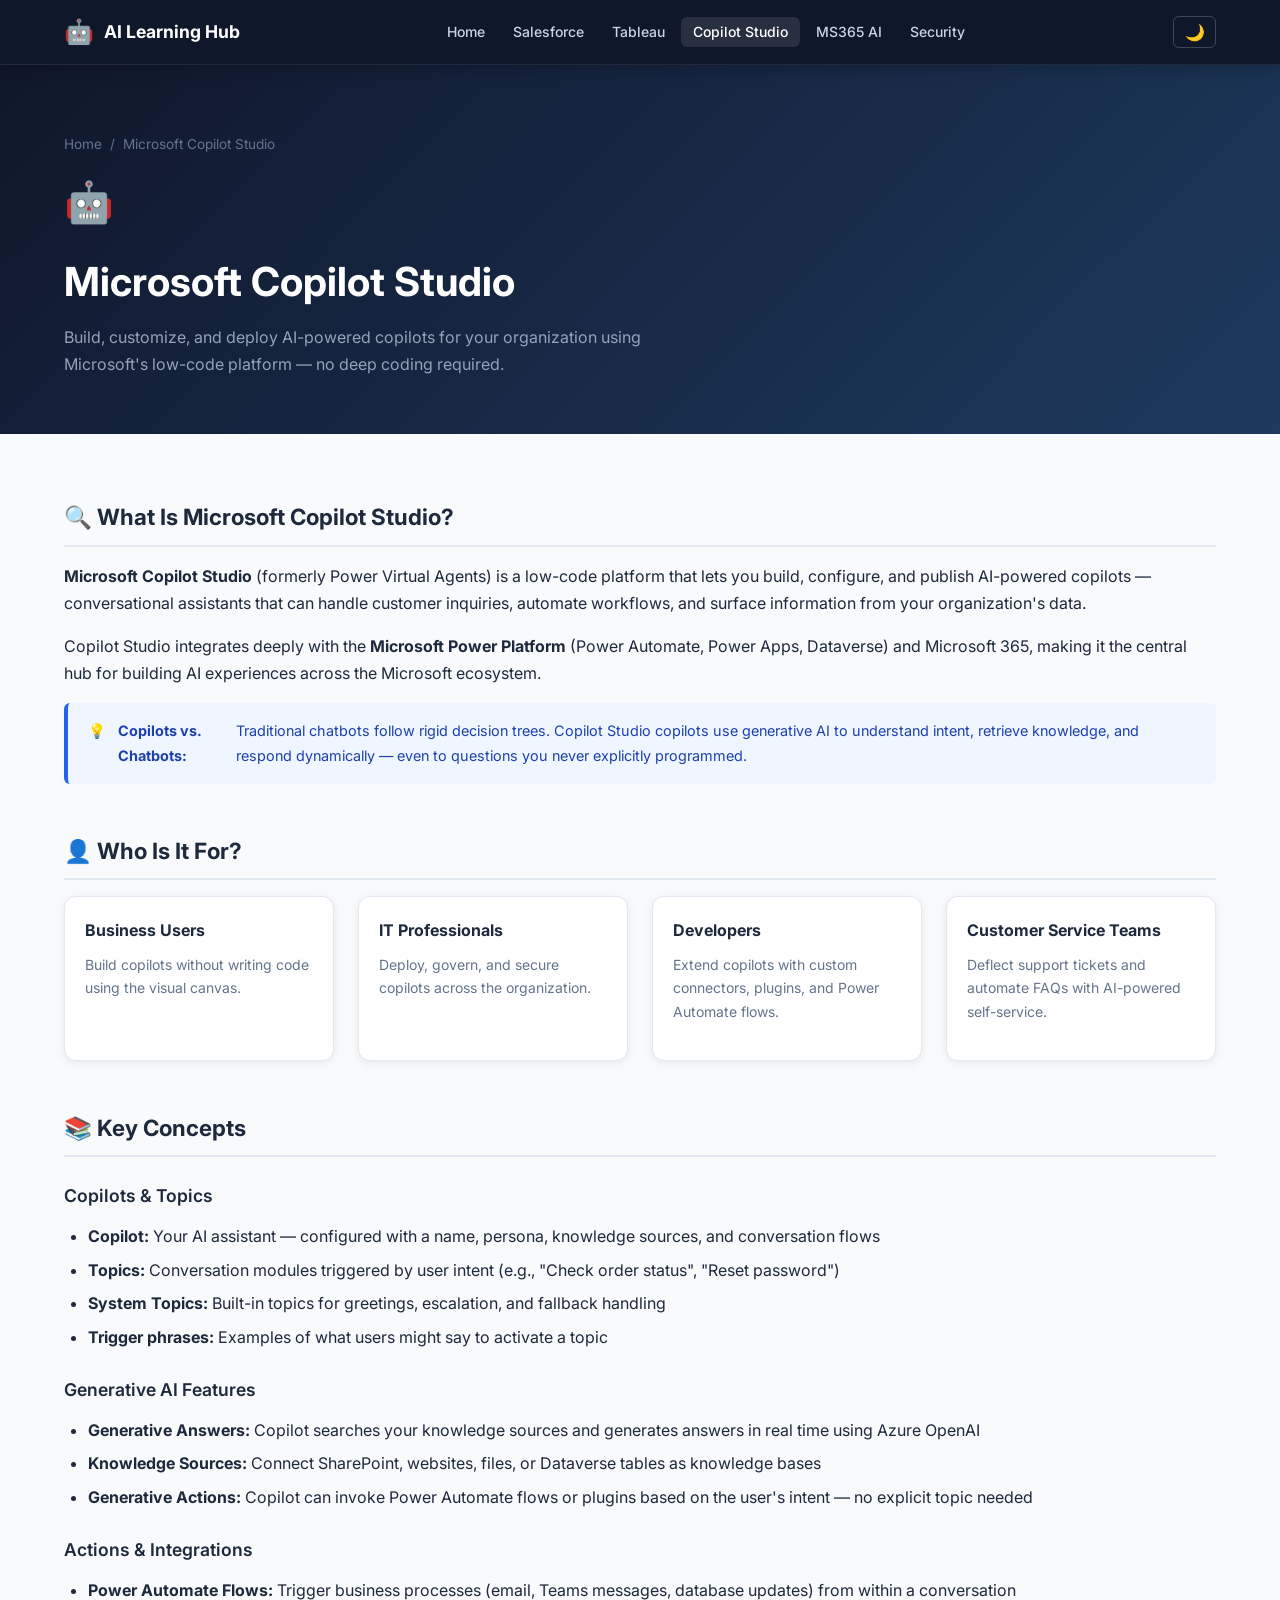
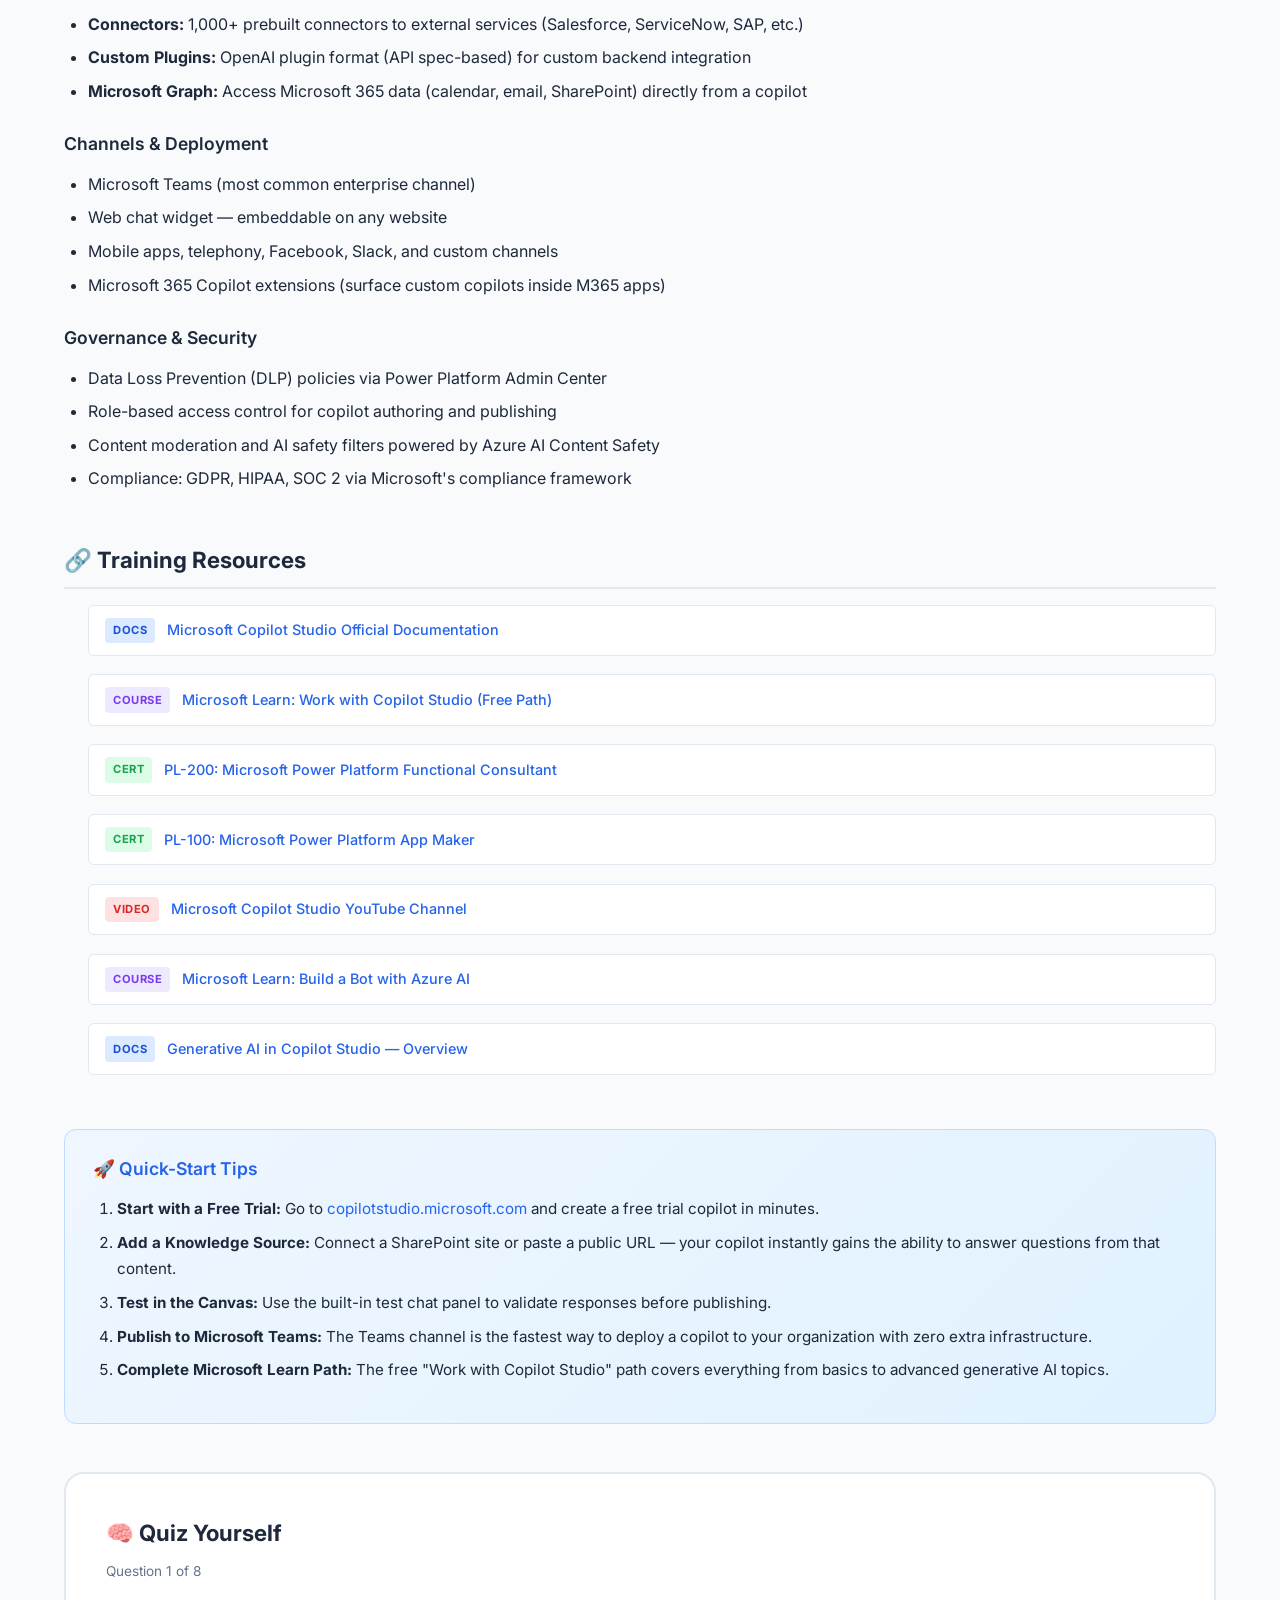
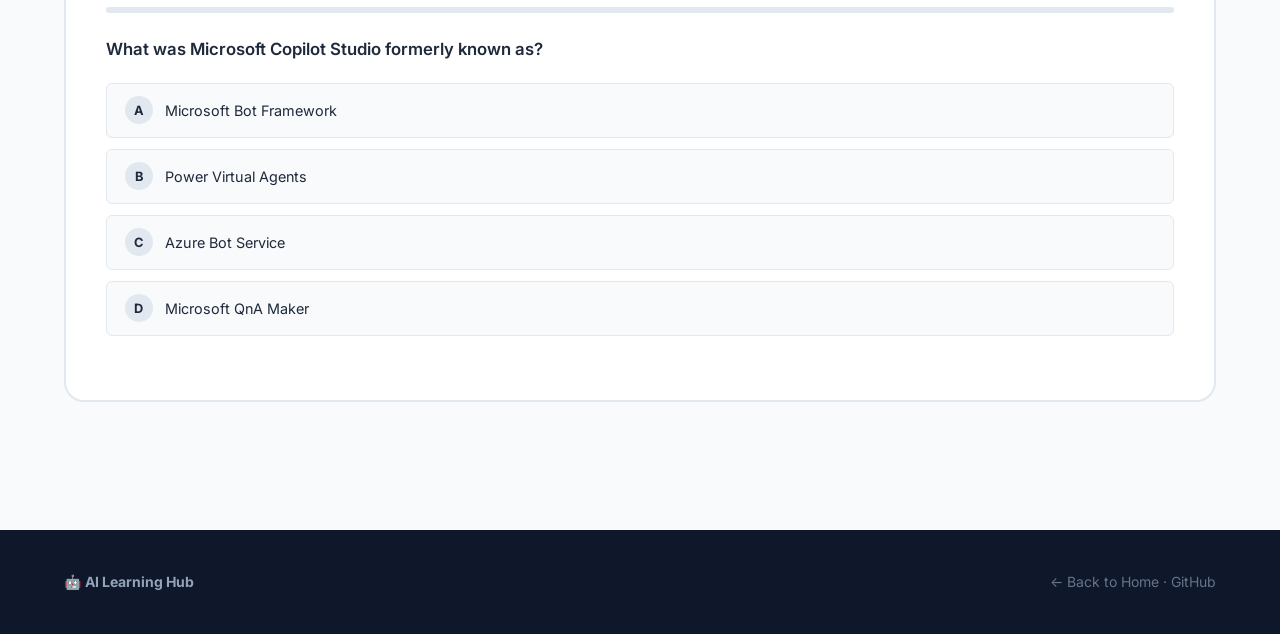
==== copilot/index.html @ e9ace45a "Add AI Tools Learning Hub website Professional static website covering Salesforce Agentforce, Tablea" ====
<!DOCTYPE html>
<html lang="en">
<head>
  <meta charset="UTF-8">
  <meta name="viewport" content="width=device-width, initial-scale=1.0">
  <title>Microsoft Copilot Studio — AI Learning Hub</title>
  <meta name="description" content="Learn Microsoft Copilot Studio: build AI copilots, chatbots, and automation with Microsoft's low-code platform.">
  <link rel="stylesheet" href="../styles/main.css">
  <link rel="icon" href="data:image/svg+xml,<svg xmlns='http://www.w3.org/2000/svg' viewBox='0 0 100 100'><text y='.9em' font-size='90'>🤖</text></svg>">
</head>
<body>

<!-- ── Navigation ── -->
<nav class="navbar">
  <div class="container">
    <div class="navbar__inner">
      <a class="navbar__brand" href="../index.html">
        <span class="navbar__brand-icon">🤖</span>
        AI Learning Hub
      </a>
      <ul class="navbar__links">
        <li><a href="../index.html">Home</a></li>
        <li><a href="../salesforce/index.html">Salesforce</a></li>
        <li><a href="../tableau/index.html">Tableau</a></li>
        <li><a href="../copilot/index.html" class="active">Copilot Studio</a></li>
        <li><a href="../ms365/index.html">MS365 AI</a></li>
        <li><a href="../security/index.html">Security</a></li>
      </ul>
      <div class="navbar__actions">
        <button class="btn-theme" id="theme-toggle" title="Toggle dark/light mode">🌙</button>
      </div>
    </div>
  </div>
</nav>

<!-- ── Page Hero ── -->
<section class="page-hero">
  <div class="container">
    <nav class="breadcrumb">
      <a href="../index.html">Home</a>
      <span>Microsoft Copilot Studio</span>
    </nav>
    <div class="page-hero__icon">🤖</div>
    <h1>Microsoft Copilot Studio</h1>
    <p>Build, customize, and deploy AI-powered copilots for your organization using Microsoft's low-code platform — no deep coding required.</p>
  </div>
</section>

<!-- ── Main Content ── -->
<main class="section">
  <div class="container">

    <!-- Overview -->
    <div class="content-block">
      <h2>🔍 What Is Microsoft Copilot Studio?</h2>
      <p>
        <strong>Microsoft Copilot Studio</strong> (formerly Power Virtual Agents) is a low-code platform that lets you build, configure, and publish AI-powered copilots — conversational assistants that can handle customer inquiries, automate workflows, and surface information from your organization's data.
      </p>
      <p>
        Copilot Studio integrates deeply with the <strong>Microsoft Power Platform</strong> (Power Automate, Power Apps, Dataverse) and Microsoft 365, making it the central hub for building AI experiences across the Microsoft ecosystem.
      </p>
      <div class="alert alert-info">
        💡 <strong>Copilots vs. Chatbots:</strong> Traditional chatbots follow rigid decision trees. Copilot Studio copilots use generative AI to understand intent, retrieve knowledge, and respond dynamically — even to questions you never explicitly programmed.
      </div>
    </div>

    <!-- Who it's for -->
    <div class="content-block">
      <h2>👤 Who Is It For?</h2>
      <div class="cards-grid" style="grid-template-columns: repeat(auto-fit, minmax(200px, 1fr));">
        <div class="card" style="padding: 1.25rem;">
          <strong>Business Users</strong>
          <p class="text-muted mt-1" style="font-size:0.875rem;">Build copilots without writing code using the visual canvas.</p>
        </div>
        <div class="card" style="padding: 1.25rem;">
          <strong>IT Professionals</strong>
          <p class="text-muted mt-1" style="font-size:0.875rem;">Deploy, govern, and secure copilots across the organization.</p>
        </div>
        <div class="card" style="padding: 1.25rem;">
          <strong>Developers</strong>
          <p class="text-muted mt-1" style="font-size:0.875rem;">Extend copilots with custom connectors, plugins, and Power Automate flows.</p>
        </div>
        <div class="card" style="padding: 1.25rem;">
          <strong>Customer Service Teams</strong>
          <p class="text-muted mt-1" style="font-size:0.875rem;">Deflect support tickets and automate FAQs with AI-powered self-service.</p>
        </div>
      </div>
    </div>

    <!-- Key Concepts -->
    <div class="content-block">
      <h2>📚 Key Concepts</h2>

      <h3>Copilots & Topics</h3>
      <ul>
        <li><strong>Copilot:</strong> Your AI assistant — configured with a name, persona, knowledge sources, and conversation flows</li>
        <li><strong>Topics:</strong> Conversation modules triggered by user intent (e.g., "Check order status", "Reset password")</li>
        <li><strong>System Topics:</strong> Built-in topics for greetings, escalation, and fallback handling</li>
        <li><strong>Trigger phrases:</strong> Examples of what users might say to activate a topic</li>
      </ul>

      <h3>Generative AI Features</h3>
      <ul>
        <li><strong>Generative Answers:</strong> Copilot searches your knowledge sources and generates answers in real time using Azure OpenAI</li>
        <li><strong>Knowledge Sources:</strong> Connect SharePoint, websites, files, or Dataverse tables as knowledge bases</li>
        <li><strong>Generative Actions:</strong> Copilot can invoke Power Automate flows or plugins based on the user's intent — no explicit topic needed</li>
      </ul>

      <h3>Actions & Integrations</h3>
      <ul>
        <li><strong>Power Automate Flows:</strong> Trigger business processes (email, Teams messages, database updates) from within a conversation</li>
        <li><strong>Connectors:</strong> 1,000+ prebuilt connectors to external services (Salesforce, ServiceNow, SAP, etc.)</li>
        <li><strong>Custom Plugins:</strong> OpenAI plugin format (API spec-based) for custom backend integration</li>
        <li><strong>Microsoft Graph:</strong> Access Microsoft 365 data (calendar, email, SharePoint) directly from a copilot</li>
      </ul>

      <h3>Channels & Deployment</h3>
      <ul>
        <li>Microsoft Teams (most common enterprise channel)</li>
        <li>Web chat widget — embeddable on any website</li>
        <li>Mobile apps, telephony, Facebook, Slack, and custom channels</li>
        <li>Microsoft 365 Copilot extensions (surface custom copilots inside M365 apps)</li>
      </ul>

      <h3>Governance & Security</h3>
      <ul>
        <li>Data Loss Prevention (DLP) policies via Power Platform Admin Center</li>
        <li>Role-based access control for copilot authoring and publishing</li>
        <li>Content moderation and AI safety filters powered by Azure AI Content Safety</li>
        <li>Compliance: GDPR, HIPAA, SOC 2 via Microsoft's compliance framework</li>
      </ul>
    </div>

    <!-- Resources -->
    <div class="content-block">
      <h2>🔗 Training Resources</h2>
      <ul class="resource-list">
        <li>
          <span class="res-type res-doc">Docs</span>
          <a href="https://learn.microsoft.com/en-us/microsoft-copilot-studio/" target="_blank" rel="noopener">Microsoft Copilot Studio Official Documentation</a>
        </li>
        <li>
          <span class="res-type res-course">Course</span>
          <a href="https://learn.microsoft.com/en-us/training/paths/work-with-microsoft-copilot-studio/" target="_blank" rel="noopener">Microsoft Learn: Work with Copilot Studio (Free Path)</a>
        </li>
        <li>
          <span class="res-type res-cert">Cert</span>
          <a href="https://learn.microsoft.com/en-us/credentials/certifications/power-virtual-agents-functional-consultant-associate/" target="_blank" rel="noopener">PL-200: Microsoft Power Platform Functional Consultant</a>
        </li>
        <li>
          <span class="res-type res-cert">Cert</span>
          <a href="https://learn.microsoft.com/en-us/credentials/certifications/exams/pl-100/" target="_blank" rel="noopener">PL-100: Microsoft Power Platform App Maker</a>
        </li>
        <li>
          <span class="res-type res-vid">Video</span>
          <a href="https://www.youtube.com/@MicrosoftCopilotStudio" target="_blank" rel="noopener">Microsoft Copilot Studio YouTube Channel</a>
        </li>
        <li>
          <span class="res-type res-course">Course</span>
          <a href="https://learn.microsoft.com/en-us/training/modules/build-faq-chatbot-qna-maker-azure-bot-service/" target="_blank" rel="noopener">Microsoft Learn: Build a Bot with Azure AI</a>
        </li>
        <li>
          <span class="res-type res-doc">Docs</span>
          <a href="https://learn.microsoft.com/en-us/microsoft-copilot-studio/generative-ai-overview" target="_blank" rel="noopener">Generative AI in Copilot Studio — Overview</a>
        </li>
      </ul>
    </div>

    <!-- Quick Start Tips -->
    <div class="tips-box content-block">
      <h3>🚀 Quick-Start Tips</h3>
      <ol>
        <li><strong>Start with a Free Trial:</strong> Go to <a href="https://copilotstudio.microsoft.com" target="_blank" rel="noopener">copilotstudio.microsoft.com</a> and create a free trial copilot in minutes.</li>
        <li><strong>Add a Knowledge Source:</strong> Connect a SharePoint site or paste a public URL — your copilot instantly gains the ability to answer questions from that content.</li>
        <li><strong>Test in the Canvas:</strong> Use the built-in test chat panel to validate responses before publishing.</li>
        <li><strong>Publish to Microsoft Teams:</strong> The Teams channel is the fastest way to deploy a copilot to your organization with zero extra infrastructure.</li>
        <li><strong>Complete Microsoft Learn Path:</strong> The free "Work with Copilot Studio" path covers everything from basics to advanced generative AI topics.</li>
      </ol>
    </div>

    <!-- Quiz -->
    <div class="quiz-section" id="quiz-container"></div>

  </div>
</main>

<!-- ── Footer ── -->
<footer class="footer">
  <div class="container">
    <div class="footer__inner">
      <span>🤖 <strong style="color:#94a3b8">AI Learning Hub</strong></span>
      <span><a href="../index.html">← Back to Home</a> · <a href="https://github.com/williamjblodgett/Test" target="_blank" rel="noopener">GitHub</a></span>
    </div>
  </div>
</footer>

<script src="../scripts/main.js"></script>
<script src="../scripts/quiz.js"></script>
<script>
  new Quiz({
    containerId: 'quiz-container',
    topic: 'Microsoft Copilot Studio',
    questions: [
      {
        question: 'What was Microsoft Copilot Studio formerly known as?',
        options: [
          'Microsoft Bot Framework',
          'Power Virtual Agents',
          'Azure Bot Service',
          'Microsoft QnA Maker'
        ],
        correct: 1,
        topic: 'Platform History',
        explanation: 'Microsoft Copilot Studio is the evolution of Power Virtual Agents, rebranded and enhanced with generative AI capabilities.'
      },
      {
        question: 'What is a "Topic" in Microsoft Copilot Studio?',
        options: [
          'A helpdesk ticket category',
          'A conversation module triggered when a user expresses a specific intent',
          'A type of Power Automate flow',
          'A SharePoint document library'
        ],
        correct: 1,
        topic: 'Topics',
        explanation: 'Topics are modular conversation flows that activate when Copilot Studio detects a matching user intent from trigger phrases or generative AI matching.'
      },
      {
        question: 'What feature allows a Copilot Studio copilot to answer questions from a SharePoint site without explicit topic programming?',
        options: [
          'Power BI integration',
          'Generative Answers with Knowledge Sources',
          'Azure Logic Apps',
          'Dataverse triggers'
        ],
        correct: 1,
        topic: 'Generative AI Features',
        explanation: 'Generative Answers connects your copilot to knowledge sources (SharePoint, websites, files) and uses Azure OpenAI to generate accurate, grounded answers on demand.'
      },
      {
        question: 'Which governance tool controls what external connectors a copilot can access in an organization?',
        options: [
          'Azure Policy',
          'Microsoft Purview',
          'Data Loss Prevention (DLP) Policies',
          'Intune Device Management'
        ],
        correct: 2,
        topic: 'Governance & Security',
        explanation: 'DLP policies in the Power Platform Admin Center control which connectors and data sources copilots can access, preventing unauthorized data leakage.'
      },
      {
        question: 'Which Microsoft 365 application is the most common deployment channel for enterprise Copilot Studio copilots?',
        options: [
          'Outlook',
          'SharePoint',
          'Microsoft Teams',
          'OneDrive'
        ],
        correct: 2,
        topic: 'Deployment Channels',
        explanation: 'Microsoft Teams is the primary enterprise deployment channel, allowing copilots to be accessed directly within the collaboration tool most employees already use daily.'
      },
      {
        question: 'What is a "Generative Action" in Copilot Studio?',
        options: [
          'An automated email sent after each conversation',
          'An action that Copilot Studio automatically identifies and invokes based on user intent, without requiring an explicit topic',
          'A custom Apex action imported from Salesforce',
          'A Power BI report refresh triggered by the copilot'
        ],
        correct: 1,
        topic: 'Generative Actions',
        explanation: 'Generative Actions allow the AI to automatically identify the right Power Automate flow or plugin to invoke based on the user\'s natural language request.'
      },
      {
        question: 'Which compliance standards does Microsoft Copilot Studio support through its Azure infrastructure?',
        options: [
          'OSHA and ISO 9001 only',
          'GDPR, HIPAA, and SOC 2',
          'FERPA and PCI-DSS only',
          'None — compliance must be handled externally'
        ],
        correct: 1,
        topic: 'Compliance',
        explanation: 'Microsoft Copilot Studio inherits Azure\'s comprehensive compliance certifications including GDPR, HIPAA, SOC 2, and many others via Microsoft\'s Compliance Manager.'
      },
      {
        question: 'What is the maximum number of prebuilt connectors available in Power Platform for use with Copilot Studio?',
        options: [
          'Around 50',
          'Around 200',
          'Over 1,000',
          'Exactly 500'
        ],
        correct: 2,
        topic: 'Connectors & Integrations',
        explanation: 'The Microsoft Power Platform ecosystem offers 1,000+ prebuilt connectors to third-party services including Salesforce, ServiceNow, SAP, and many more.'
      }
    ]
  });
</script>
</body>
</html>
---- styles/main.css ----
/* ============================================================
   AI Tools Learning Hub — Global Styles
   ============================================================ */

@import url('https://fonts.googleapis.com/css2?family=Inter:wght@300;400;500;600;700&display=swap');

/* ── Variables ── */
:root {
  --font-main: 'Inter', system-ui, sans-serif;

  --color-bg: #f8fafc;
  --color-bg-card: #ffffff;
  --color-bg-nav: #0f172a;
  --color-bg-hero: linear-gradient(135deg, #0f172a 0%, #1e3a5f 100%);

  --color-primary: #2563eb;
  --color-primary-hover: #1d4ed8;
  --color-accent: #06b6d4;
  --color-success: #10b981;
  --color-danger: #ef4444;
  --color-warning: #f59e0b;

  --color-text: #1e293b;
  --color-text-muted: #64748b;
  --color-text-light: #94a3b8;
  --color-text-on-dark: #f1f5f9;

  --color-border: #e2e8f0;
  --color-shadow: rgba(0, 0, 0, 0.08);

  --radius-sm: 6px;
  --radius-md: 12px;
  --radius-lg: 20px;

  --transition: 0.2s ease;
  --max-width: 1200px;
}

[data-theme="dark"] {
  --color-bg: #0f172a;
  --color-bg-card: #1e293b;
  --color-bg-nav: #020617;
  --color-text: #e2e8f0;
  --color-text-muted: #94a3b8;
  --color-text-light: #64748b;
  --color-border: #334155;
  --color-shadow: rgba(0, 0, 0, 0.3);
}

/* ── Reset ── */
*, *::before, *::after { box-sizing: border-box; margin: 0; padding: 0; }

html { scroll-behavior: smooth; }

body {
  font-family: var(--font-main);
  background: var(--color-bg);
  color: var(--color-text);
  line-height: 1.7;
  transition: background var(--transition), color var(--transition);
}

img { max-width: 100%; display: block; }
a { color: var(--color-primary); text-decoration: none; }
a:hover { color: var(--color-primary-hover); text-decoration: underline; }

/* ── Layout Utilities ── */
.container { max-width: var(--max-width); margin: 0 auto; padding: 0 1.5rem; }
.section { padding: 4rem 0; }
.section--sm { padding: 2rem 0; }

.text-center { text-align: center; }
.text-muted { color: var(--color-text-muted); }
.mt-1 { margin-top: 0.5rem; }
.mt-2 { margin-top: 1rem; }
.mt-3 { margin-top: 1.5rem; }
.mt-4 { margin-top: 2rem; }

/* ── Navigation ── */
.navbar {
  position: sticky;
  top: 0;
  z-index: 1000;
  background: var(--color-bg-nav);
  border-bottom: 1px solid rgba(255,255,255,0.08);
  box-shadow: 0 2px 16px rgba(0,0,0,0.25);
}

.navbar__inner {
  display: flex;
  align-items: center;
  justify-content: space-between;
  height: 64px;
  gap: 1rem;
}

.navbar__brand {
  display: flex;
  align-items: center;
  gap: 0.6rem;
  color: #fff;
  font-weight: 700;
  font-size: 1.1rem;
  text-decoration: none;
  white-space: nowrap;
}

.navbar__brand:hover { color: var(--color-accent); text-decoration: none; }

.navbar__brand-icon { font-size: 1.5rem; }

.navbar__links {
  display: flex;
  align-items: center;
  gap: 0.25rem;
  list-style: none;
}

.navbar__links a {
  color: #cbd5e1;
  font-size: 0.875rem;
  font-weight: 500;
  padding: 0.4rem 0.75rem;
  border-radius: var(--radius-sm);
  transition: background var(--transition), color var(--transition);
  text-decoration: none;
}

.navbar__links a:hover,
.navbar__links a.active {
  background: rgba(255,255,255,0.1);
  color: #fff;
}

.navbar__actions {
  display: flex;
  align-items: center;
  gap: 0.5rem;
}

.btn-theme {
  background: none;
  border: 1px solid rgba(255,255,255,0.2);
  color: #cbd5e1;
  border-radius: var(--radius-sm);
  padding: 0.35rem 0.65rem;
  font-size: 1rem;
  cursor: pointer;
  transition: background var(--transition), color var(--transition);
}

.btn-theme:hover { background: rgba(255,255,255,0.1); color: #fff; }

/* ── Breadcrumb ── */
.breadcrumb {
  padding: 0.75rem 0;
  font-size: 0.85rem;
  color: var(--color-text-muted);
}

.breadcrumb a { color: var(--color-text-muted); }
.breadcrumb a:hover { color: var(--color-primary); }
.breadcrumb span::before { content: ' / '; margin: 0 0.25rem; }

/* ── Hero ── */
.hero {
  background: var(--color-bg-hero);
  color: var(--color-text-on-dark);
  padding: 6rem 0 5rem;
  text-align: center;
  position: relative;
  overflow: hidden;
}

.hero::before {
  content: '';
  position: absolute;
  inset: 0;
  background: url("data:image/svg+xml,%3Csvg width='60' height='60' viewBox='0 0 60 60' xmlns='http://www.w3.org/2000/svg'%3E%3Cg fill='none' fill-rule='evenodd'%3E%3Cg fill='%23ffffff' fill-opacity='0.03'%3E%3Ccircle cx='30' cy='30' r='2'/%3E%3C/g%3E%3C/g%3E%3C/svg%3E");
  pointer-events: none;
}

.hero__badge {
  display: inline-flex;
  align-items: center;
  gap: 0.4rem;
  background: rgba(6, 182, 212, 0.15);
  border: 1px solid rgba(6, 182, 212, 0.4);
  color: var(--color-accent);
  font-size: 0.8rem;
  font-weight: 600;
  padding: 0.3rem 0.9rem;
  border-radius: 100px;
  letter-spacing: 0.05em;
  text-transform: uppercase;
  margin-bottom: 1.25rem;
}

.hero h1 {
  font-size: clamp(2rem, 5vw, 3.25rem);
  font-weight: 700;
  line-height: 1.15;
  margin-bottom: 1.25rem;
  color: #fff;
}

.hero h1 span { color: var(--color-accent); }

.hero p {
  font-size: 1.125rem;
  color: #94a3b8;
  max-width: 600px;
  margin: 0 auto 2.5rem;
}

.hero__actions {
  display: flex;
  gap: 1rem;
  justify-content: center;
  flex-wrap: wrap;
}

/* ── Buttons ── */
.btn {
  display: inline-flex;
  align-items: center;
  gap: 0.5rem;
  padding: 0.7rem 1.5rem;
  border-radius: var(--radius-sm);
  font-family: var(--font-main);
  font-size: 0.9rem;
  font-weight: 600;
  cursor: pointer;
  border: none;
  transition: all var(--transition);
  text-decoration: none;
  line-height: 1;
}

.btn-primary {
  background: var(--color-primary);
  color: #fff;
}

.btn-primary:hover {
  background: var(--color-primary-hover);
  color: #fff;
  text-decoration: none;
  transform: translateY(-1px);
  box-shadow: 0 4px 12px rgba(37, 99, 235, 0.4);
}

.btn-outline {
  background: transparent;
  color: #fff;
  border: 1.5px solid rgba(255,255,255,0.3);
}

.btn-outline:hover {
  background: rgba(255,255,255,0.1);
  color: #fff;
  text-decoration: none;
}

.btn-secondary {
  background: var(--color-bg-card);
  color: var(--color-text);
  border: 1.5px solid var(--color-border);
}

.btn-secondary:hover {
  border-color: var(--color-primary);
  color: var(--color-primary);
  text-decoration: none;
}

/* ── Cards ── */
.cards-grid {
  display: grid;
  grid-template-columns: repeat(auto-fit, minmax(260px, 1fr));
  gap: 1.5rem;
}

.card {
  background: var(--color-bg-card);
  border: 1px solid var(--color-border);
  border-radius: var(--radius-md);
  padding: 1.75rem;
  box-shadow: 0 2px 8px var(--color-shadow);
  transition: transform var(--transition), box-shadow var(--transition), border-color var(--transition);
  display: flex;
  flex-direction: column;
}

.card:hover {
  transform: translateY(-3px);
  box-shadow: 0 8px 24px var(--color-shadow);
  border-color: var(--color-primary);
}

.card__icon {
  width: 52px;
  height: 52px;
  border-radius: var(--radius-sm);
  display: flex;
  align-items: center;
  justify-content: center;
  font-size: 1.5rem;
  margin-bottom: 1rem;
}

.card__title {
  font-size: 1.05rem;
  font-weight: 700;
  margin-bottom: 0.5rem;
}

.card__desc {
  font-size: 0.9rem;
  color: var(--color-text-muted);
  flex: 1;
  margin-bottom: 1.25rem;
}

.card__link {
  font-size: 0.875rem;
  font-weight: 600;
  color: var(--color-primary);
  display: inline-flex;
  align-items: center;
  gap: 0.3rem;
}

.card__link:hover { gap: 0.5rem; }

/* Topic icon colors */
.icon-sf { background: #e0f0ff; color: #0070d2; }
.icon-tab { background: #fef3c7; color: #d97706; }
.icon-cop { background: #ede9fe; color: #7c3aed; }
.icon-ms { background: #dcfce7; color: #16a34a; }
.icon-sec { background: #fee2e2; color: #dc2626; }

[data-theme="dark"] .icon-sf { background: rgba(0,112,210,0.2); }
[data-theme="dark"] .icon-tab { background: rgba(217,119,6,0.2); }
[data-theme="dark"] .icon-cop { background: rgba(124,58,237,0.2); }
[data-theme="dark"] .icon-ms { background: rgba(22,163,74,0.2); }
[data-theme="dark"] .icon-sec { background: rgba(220,38,38,0.2); }

/* ── Page Hero (sub-pages) ── */
.page-hero {
  background: var(--color-bg-hero);
  color: var(--color-text-on-dark);
  padding: 3.5rem 0;
}

.page-hero__icon {
  font-size: 2.5rem;
  margin-bottom: 0.75rem;
}

.page-hero h1 {
  font-size: clamp(1.75rem, 4vw, 2.5rem);
  font-weight: 700;
  color: #fff;
  margin-bottom: 0.5rem;
}

.page-hero p {
  color: #94a3b8;
  font-size: 1rem;
  max-width: 600px;
}

/* ── Content Sections ── */
.content-block { margin-bottom: 3rem; }

.content-block h2 {
  font-size: 1.4rem;
  font-weight: 700;
  margin-bottom: 1rem;
  padding-bottom: 0.5rem;
  border-bottom: 2px solid var(--color-border);
  display: flex;
  align-items: center;
  gap: 0.5rem;
}

.content-block h3 {
  font-size: 1.1rem;
  font-weight: 600;
  margin-bottom: 0.75rem;
  margin-top: 1.5rem;
}

.content-block p { margin-bottom: 1rem; }

.content-block ul, .content-block ol {
  padding-left: 1.5rem;
  margin-bottom: 1rem;
}

.content-block li { margin-bottom: 0.4rem; }

/* ── Resource Links ── */
.resource-list {
  list-style: none;
  padding: 0;
  display: flex;
  flex-direction: column;
  gap: 0.75rem;
}

.resource-list li {
  background: var(--color-bg-card);
  border: 1px solid var(--color-border);
  border-radius: var(--radius-sm);
  padding: 0.75rem 1rem;
  display: flex;
  align-items: center;
  gap: 0.75rem;
  transition: border-color var(--transition);
}

.resource-list li:hover { border-color: var(--color-primary); }

.resource-list .res-type {
  font-size: 0.7rem;
  font-weight: 700;
  text-transform: uppercase;
  letter-spacing: 0.05em;
  padding: 0.2rem 0.5rem;
  border-radius: 4px;
  white-space: nowrap;
}

.res-doc { background: #dbeafe; color: #1d4ed8; }
.res-vid { background: #fee2e2; color: #dc2626; }
.res-cert { background: #dcfce7; color: #16a34a; }
.res-course { background: #ede9fe; color: #7c3aed; }

[data-theme="dark"] .res-doc { background: rgba(29,78,216,0.25); color: #93c5fd; }
[data-theme="dark"] .res-vid { background: rgba(220,38,38,0.25); color: #fca5a5; }
[data-theme="dark"] .res-cert { background: rgba(22,163,74,0.25); color: #86efac; }
[data-theme="dark"] .res-course { background: rgba(124,58,237,0.25); color: #c4b5fd; }

.resource-list a { font-weight: 500; font-size: 0.9rem; }

/* ── Tips Box ── */
.tips-box {
  background: linear-gradient(135deg, #eff6ff, #e0f2fe);
  border: 1px solid #bfdbfe;
  border-radius: var(--radius-md);
  padding: 1.5rem 1.75rem;
}

[data-theme="dark"] .tips-box {
  background: rgba(37, 99, 235, 0.1);
  border-color: rgba(37, 99, 235, 0.3);
}

.tips-box h3 { color: var(--color-primary); margin-top: 0; }

.tips-box ol { padding-left: 1.5rem; }
.tips-box li { margin-bottom: 0.5rem; font-size: 0.95rem; }

/* ── Alert/Info Boxes ── */
.alert {
  border-radius: var(--radius-sm);
  padding: 1rem 1.25rem;
  margin-bottom: 1rem;
  display: flex;
  gap: 0.75rem;
  align-items: flex-start;
  font-size: 0.9rem;
}

.alert-info { background: #eff6ff; border-left: 4px solid var(--color-primary); color: #1e40af; }
.alert-warning { background: #fffbeb; border-left: 4px solid var(--color-warning); color: #92400e; }
.alert-danger { background: #fef2f2; border-left: 4px solid var(--color-danger); color: #991b1b; }
.alert-success { background: #f0fdf4; border-left: 4px solid var(--color-success); color: #166534; }

[data-theme="dark"] .alert-info { background: rgba(37,99,235,0.1); color: #93c5fd; }
[data-theme="dark"] .alert-warning { background: rgba(245,158,11,0.1); color: #fcd34d; }
[data-theme="dark"] .alert-danger { background: rgba(239,68,68,0.1); color: #fca5a5; }
[data-theme="dark"] .alert-success { background: rgba(16,185,129,0.1); color: #6ee7b7; }

/* ── Quiz ── */
.quiz-section {
  background: var(--color-bg-card);
  border: 2px solid var(--color-border);
  border-radius: var(--radius-lg);
  padding: 2.5rem;
  margin-top: 2rem;
}

.quiz-section h2 {
  font-size: 1.4rem;
  font-weight: 700;
  margin-bottom: 0.5rem;
  border: none;
  padding: 0;
}

.quiz-progress {
  font-size: 0.85rem;
  color: var(--color-text-muted);
  margin-bottom: 1.5rem;
}

.quiz-progress-bar {
  height: 6px;
  background: var(--color-border);
  border-radius: 100px;
  margin-bottom: 1.5rem;
  overflow: hidden;
}

.quiz-progress-bar__fill {
  height: 100%;
  background: var(--color-primary);
  border-radius: 100px;
  transition: width 0.4s ease;
}

.quiz-question {
  font-size: 1.05rem;
  font-weight: 600;
  margin-bottom: 1.25rem;
  line-height: 1.5;
}

.quiz-options {
  display: flex;
  flex-direction: column;
  gap: 0.65rem;
  margin-bottom: 1.5rem;
}

.quiz-option {
  background: var(--color-bg);
  border: 1.5px solid var(--color-border);
  border-radius: var(--radius-sm);
  padding: 0.8rem 1.1rem;
  cursor: pointer;
  font-family: var(--font-main);
  font-size: 0.9rem;
  text-align: left;
  transition: all var(--transition);
  display: flex;
  align-items: center;
  gap: 0.75rem;
  color: var(--color-text);
  width: 100%;
}

.quiz-option:hover:not(:disabled) {
  border-color: var(--color-primary);
  background: #eff6ff;
}

[data-theme="dark"] .quiz-option:hover:not(:disabled) {
  background: rgba(37,99,235,0.1);
}

.quiz-option.correct {
  border-color: var(--color-success);
  background: #f0fdf4;
  color: #166534;
}

.quiz-option.incorrect {
  border-color: var(--color-danger);
  background: #fef2f2;
  color: #991b1b;
}

[data-theme="dark"] .quiz-option.correct { background: rgba(16,185,129,0.15); color: #6ee7b7; }
[data-theme="dark"] .quiz-option.incorrect { background: rgba(239,68,68,0.15); color: #fca5a5; }

.quiz-option-letter {
  width: 28px;
  height: 28px;
  border-radius: 50%;
  background: var(--color-border);
  display: flex;
  align-items: center;
  justify-content: center;
  font-weight: 700;
  font-size: 0.8rem;
  flex-shrink: 0;
  transition: background var(--transition);
}

.quiz-option.correct .quiz-option-letter { background: var(--color-success); color: #fff; }
.quiz-option.incorrect .quiz-option-letter { background: var(--color-danger); color: #fff; }

.quiz-feedback {
  font-size: 0.9rem;
  padding: 0.75rem 1rem;
  border-radius: var(--radius-sm);
  margin-bottom: 1rem;
  display: none;
}

.quiz-feedback.show { display: block; }

.quiz-nav {
  display: flex;
  gap: 0.75rem;
  align-items: center;
  flex-wrap: wrap;
}

.quiz-results {
  text-align: center;
  display: none;
}

.quiz-results.show { display: block; }

.quiz-score-ring {
  width: 120px;
  height: 120px;
  border-radius: 50%;
  background: conic-gradient(var(--color-primary) var(--pct, 0%), var(--color-border) 0%);
  display: flex;
  align-items: center;
  justify-content: center;
  margin: 1.5rem auto;
  position: relative;
}

.quiz-score-ring::before {
  content: '';
  position: absolute;
  width: 88px;
  height: 88px;
  border-radius: 50%;
  background: var(--color-bg-card);
}

.quiz-score-text {
  position: relative;
  z-index: 1;
  font-size: 1.5rem;
  font-weight: 700;
  color: var(--color-text);
}

.quiz-results h3 { font-size: 1.3rem; font-weight: 700; margin-bottom: 0.5rem; }
.quiz-results p { color: var(--color-text-muted); margin-bottom: 1.5rem; }

.quiz-review-list {
  text-align: left;
  background: var(--color-bg);
  border-radius: var(--radius-sm);
  padding: 1rem 1.25rem;
  margin-bottom: 1.5rem;
}

.quiz-review-list h4 { font-size: 0.9rem; font-weight: 700; margin-bottom: 0.75rem; color: var(--color-danger); }
.quiz-review-list ul { list-style: none; padding: 0; }
.quiz-review-list li {
  padding: 0.4rem 0;
  font-size: 0.875rem;
  border-bottom: 1px solid var(--color-border);
  color: var(--color-text-muted);
  display: flex;
  align-items: flex-start;
  gap: 0.5rem;
}
.quiz-review-list li:last-child { border: none; }
.quiz-review-list li::before { content: '→'; color: var(--color-danger); flex-shrink: 0; }

.quiz-all-correct { color: var(--color-success); font-weight: 600; text-align: center; padding: 0.75rem; }

/* ── Search ── */
.search-bar {
  display: flex;
  max-width: 480px;
  margin: 0 auto 3rem;
  background: var(--color-bg-card);
  border: 1.5px solid var(--color-border);
  border-radius: var(--radius-sm);
  overflow: hidden;
  box-shadow: 0 2px 8px var(--color-shadow);
  transition: border-color var(--transition);
}

.search-bar:focus-within { border-color: var(--color-primary); }

.search-bar input {
  flex: 1;
  border: none;
  outline: none;
  padding: 0.7rem 1rem;
  font-family: var(--font-main);
  font-size: 0.9rem;
  background: transparent;
  color: var(--color-text);
}

.search-bar button {
  background: var(--color-primary);
  border: none;
  color: #fff;
  padding: 0 1rem;
  cursor: pointer;
  font-size: 1rem;
}

/* ── Stats Bar ── */
.stats-bar {
  background: var(--color-bg-card);
  border-top: 1px solid var(--color-border);
  border-bottom: 1px solid var(--color-border);
  padding: 2rem 0;
}

.stats-grid {
  display: flex;
  justify-content: center;
  gap: 4rem;
  flex-wrap: wrap;
}

.stat-item { text-align: center; }
.stat-item strong { display: block; font-size: 1.75rem; font-weight: 700; color: var(--color-primary); }
.stat-item span { font-size: 0.85rem; color: var(--color-text-muted); }

/* ── Section Headers ── */
.section-header { margin-bottom: 2.5rem; }
.section-header h2 { font-size: 1.75rem; font-weight: 700; margin-bottom: 0.5rem; }
.section-header p { color: var(--color-text-muted); }

/* ── Footer ── */
.footer {
  background: var(--color-bg-nav);
  color: #64748b;
  padding: 2.5rem 0;
  margin-top: 4rem;
  font-size: 0.875rem;
}

.footer__inner {
  display: flex;
  justify-content: space-between;
  align-items: center;
  flex-wrap: wrap;
  gap: 1rem;
}

.footer a { color: #64748b; }
.footer a:hover { color: #94a3b8; }

/* ── Table ── */
.styled-table {
  width: 100%;
  border-collapse: collapse;
  font-size: 0.9rem;
  margin-bottom: 1.5rem;
}

.styled-table th {
  background: var(--color-bg);
  font-weight: 600;
  text-align: left;
  padding: 0.75rem 1rem;
  border-bottom: 2px solid var(--color-border);
  font-size: 0.8rem;
  text-transform: uppercase;
  letter-spacing: 0.05em;
  color: var(--color-text-muted);
}

.styled-table td {
  padding: 0.75rem 1rem;
  border-bottom: 1px solid var(--color-border);
}

.styled-table tr:last-child td { border: none; }
.styled-table tr:hover td { background: var(--color-bg); }

/* ── Responsive ── */
@media (max-width: 768px) {
  .navbar__links { display: none; }
  .stats-grid { gap: 2rem; }
  .quiz-section { padding: 1.5rem; }
  .hero { padding: 4rem 0 3rem; }
  .section { padding: 2.5rem 0; }
}
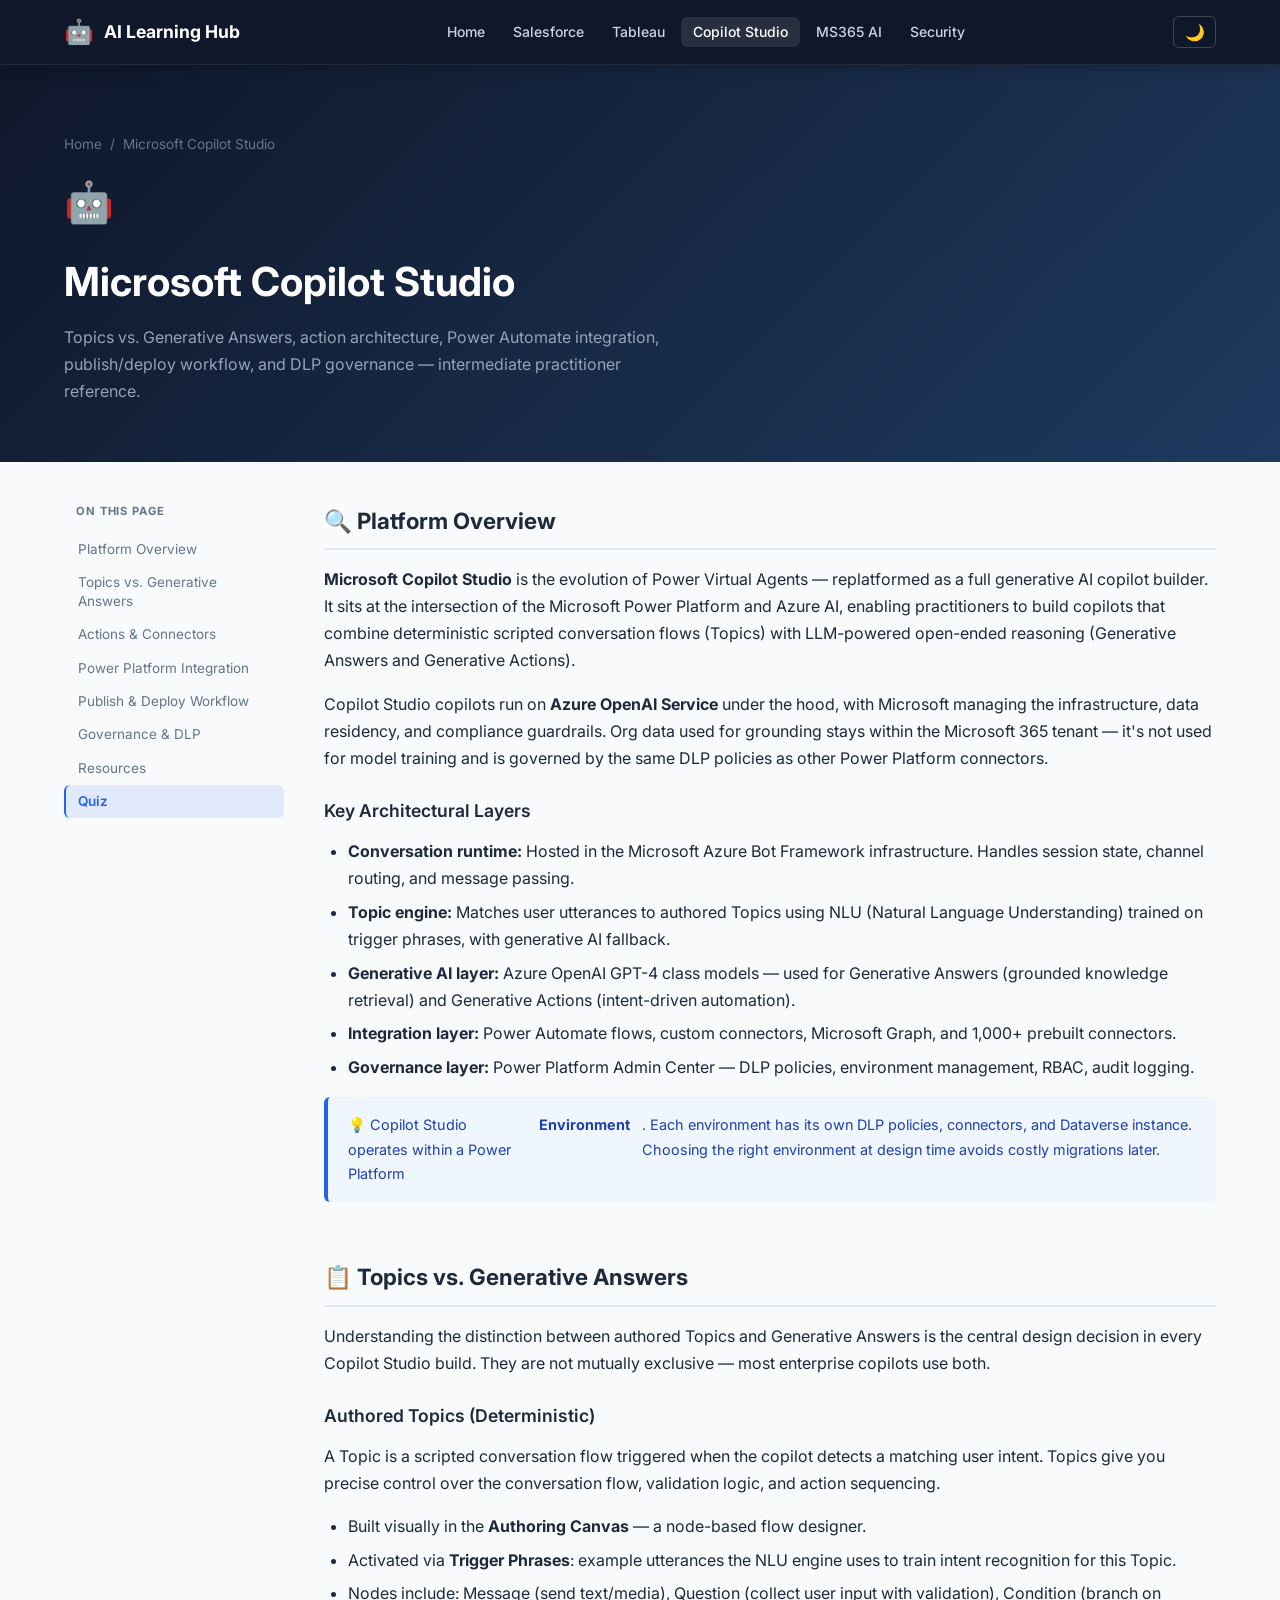
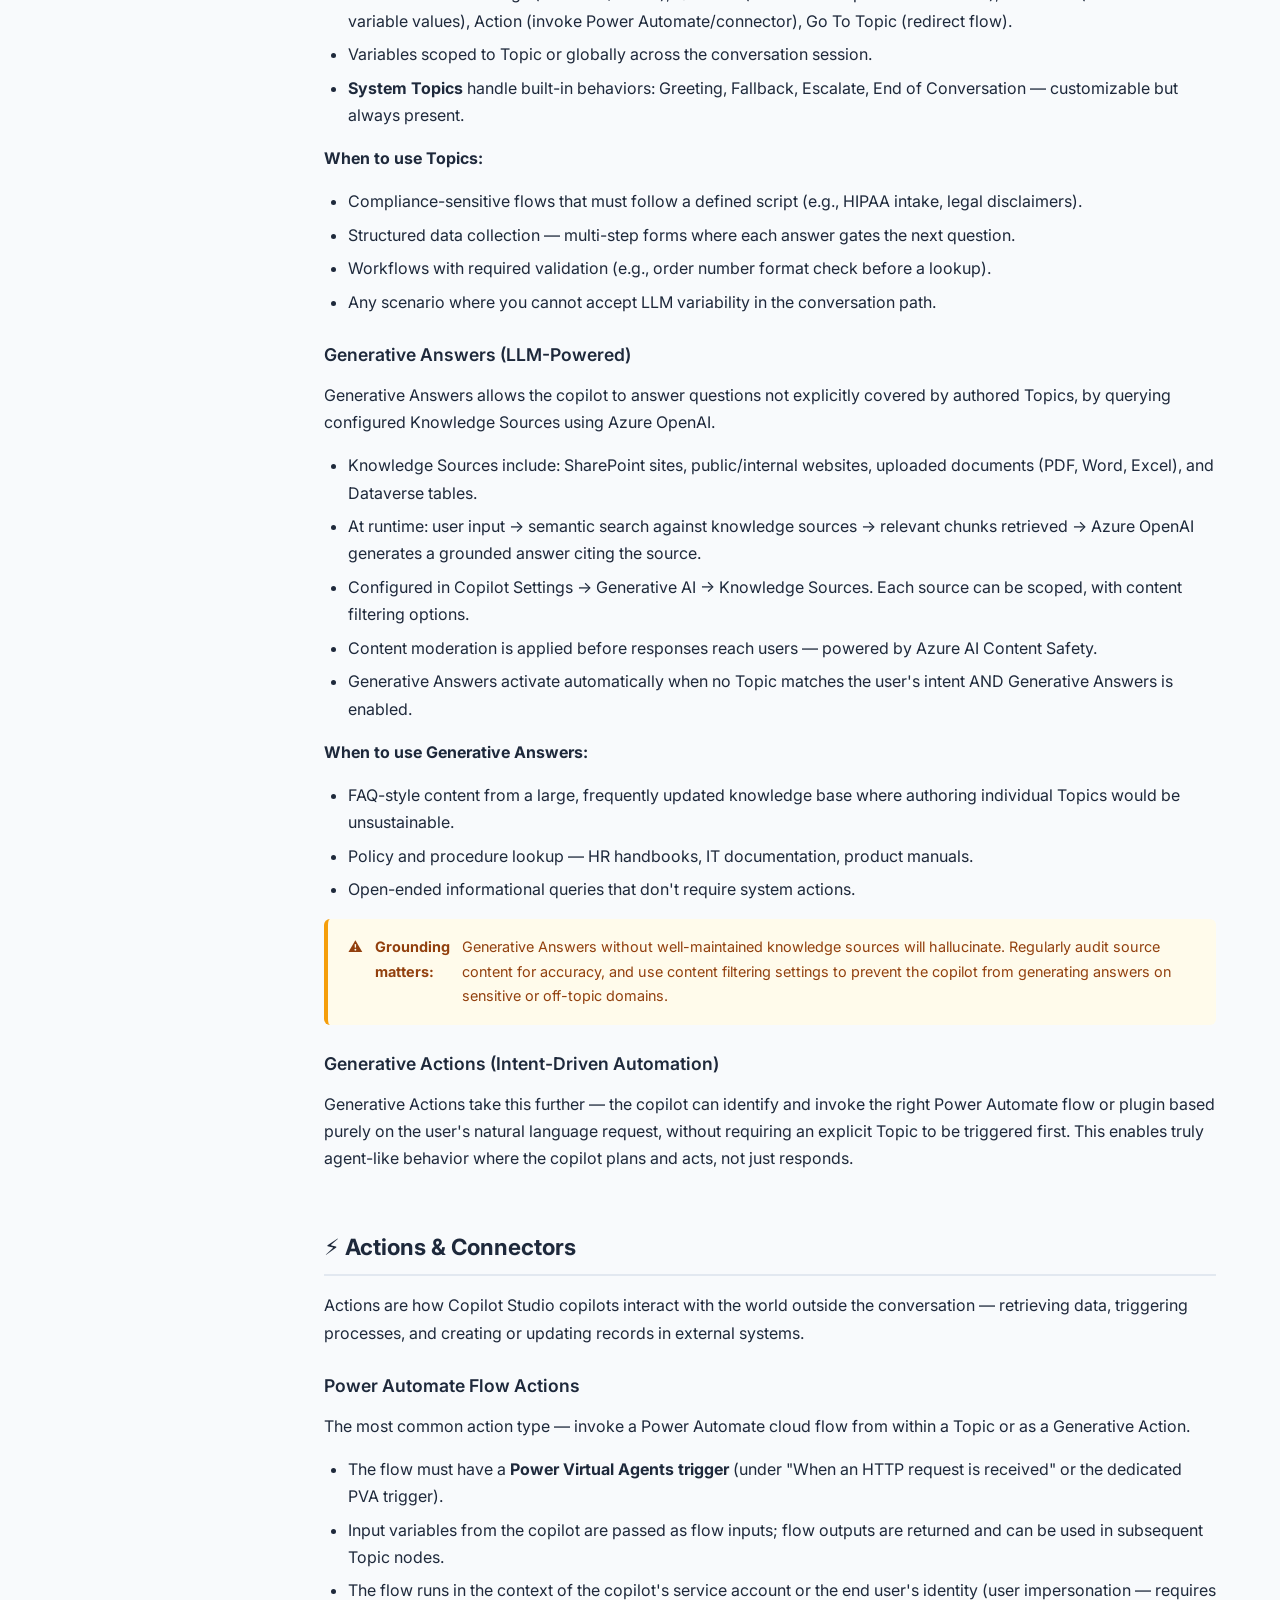
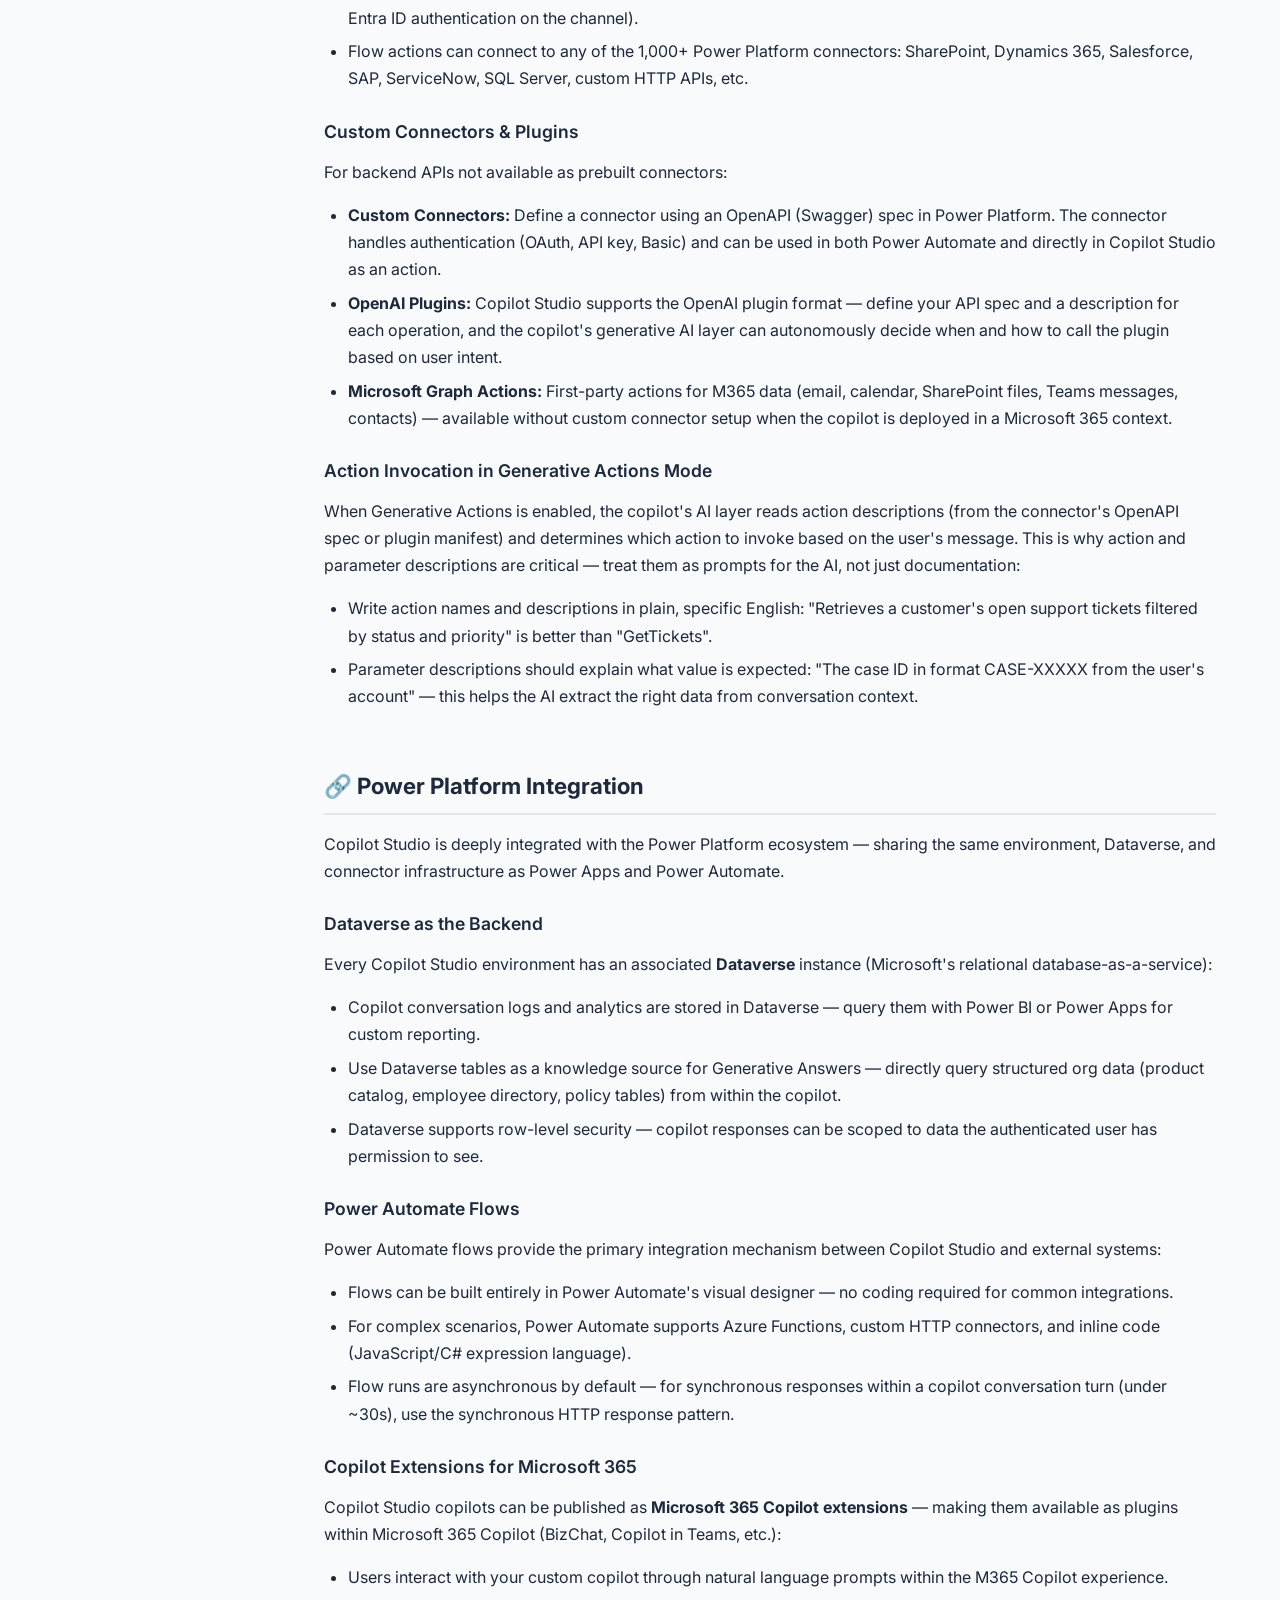
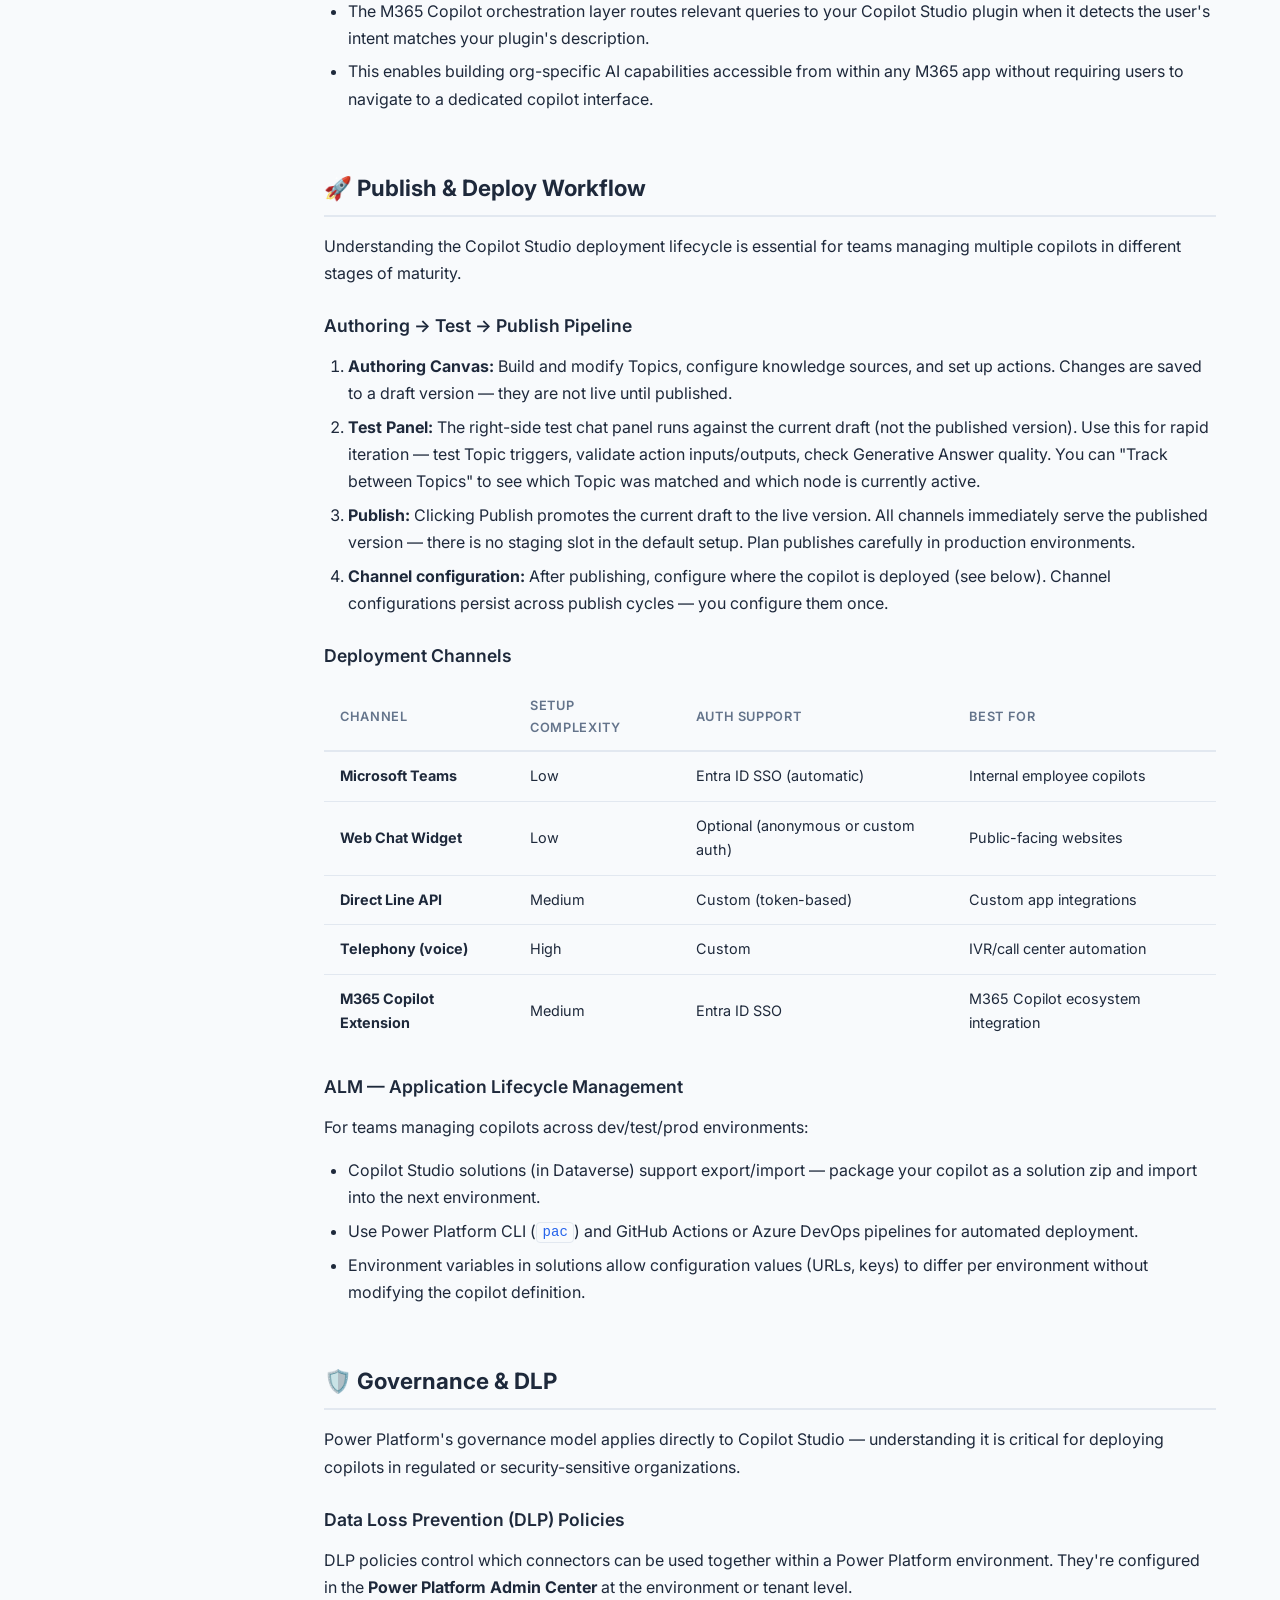
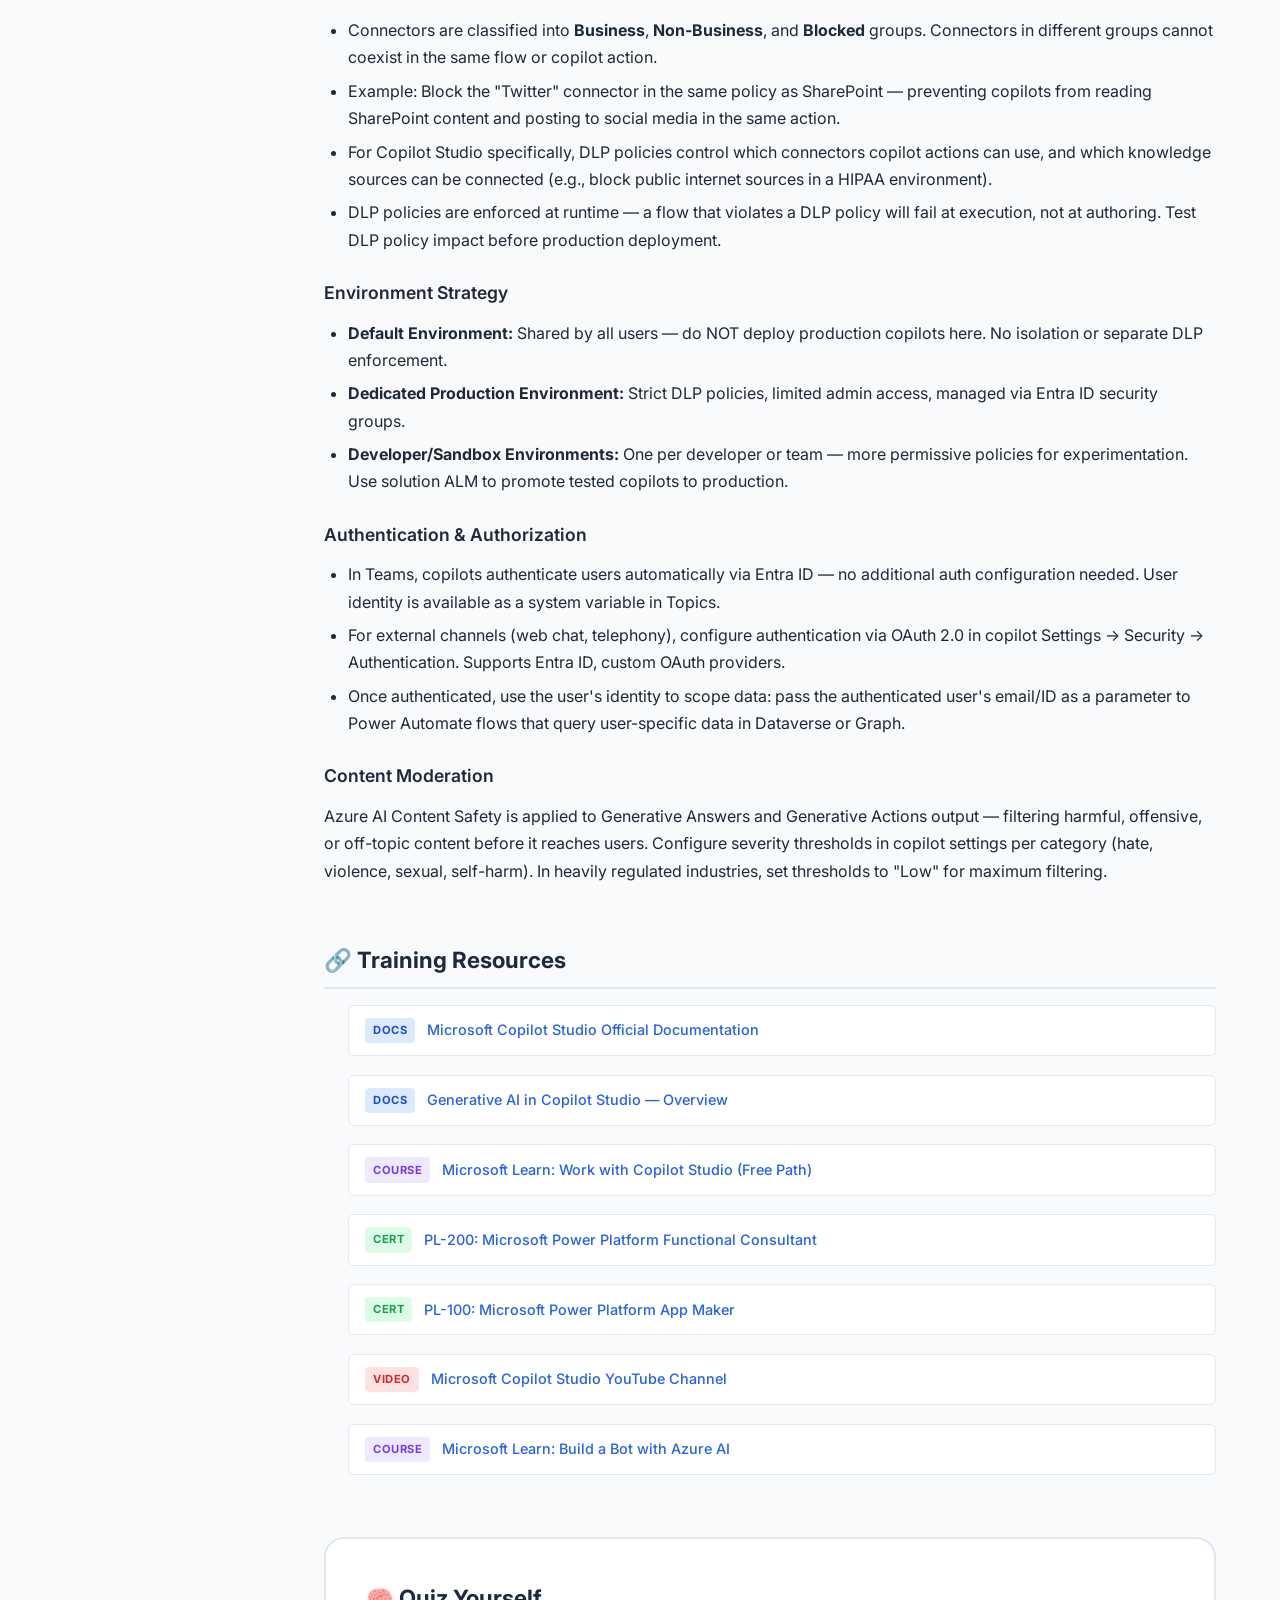
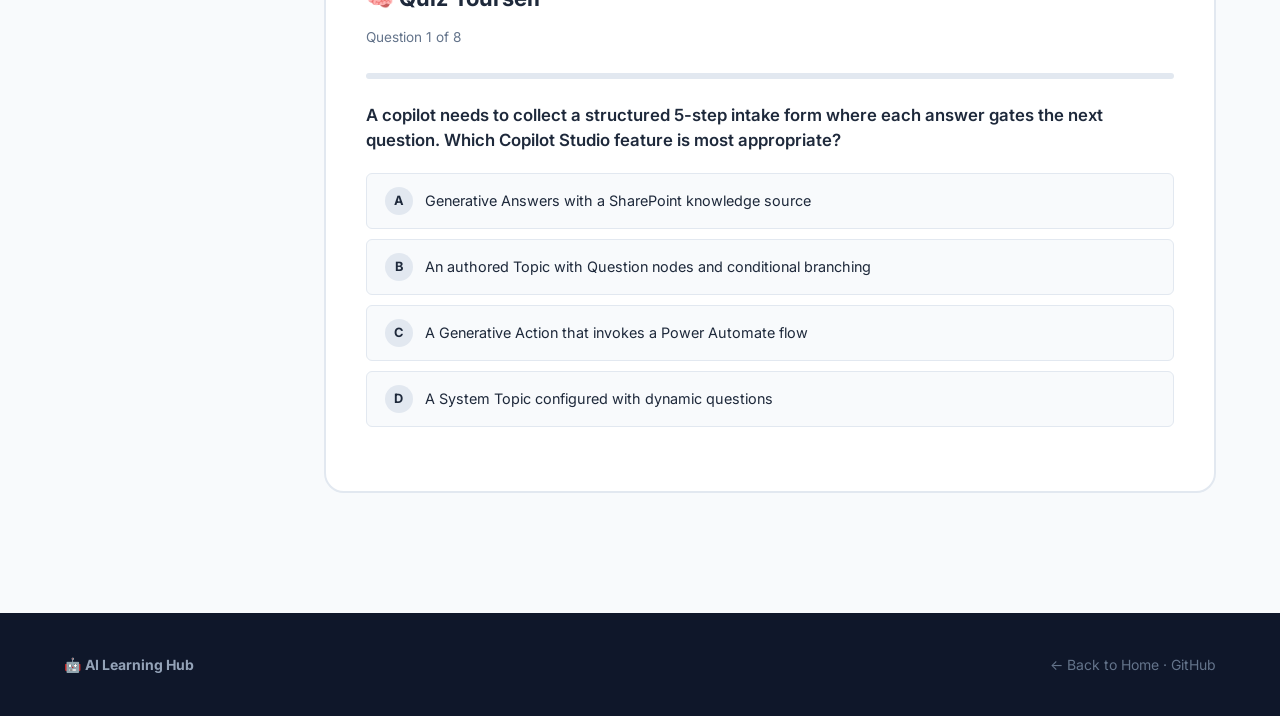
==== commit 826eb1aa: "Add sidebar navigation and intermediate-level content to all topic pages - Add sticky sidebar with a" ====
--- a/copilot/index.html
+++ b/copilot/index.html
@@ -4,7 +4,7 @@
   <meta charset="UTF-8">
   <meta name="viewport" content="width=device-width, initial-scale=1.0">
   <title>Microsoft Copilot Studio — AI Learning Hub</title>
-  <meta name="description" content="Learn Microsoft Copilot Studio: build AI copilots, chatbots, and automation with Microsoft's low-code platform.">
+  <meta name="description" content="Intermediate guide to Microsoft Copilot Studio: topics vs generative answers, action architecture, Power Platform integration, deployment channels, and DLP governance.">
   <link rel="stylesheet" href="../styles/main.css">
   <link rel="icon" href="data:image/svg+xml,<svg xmlns='http://www.w3.org/2000/svg' viewBox='0 0 100 100'><text y='.9em' font-size='90'>🤖</text></svg>">
 </head>
@@ -42,147 +42,327 @@
     </nav>
     <div class="page-hero__icon">🤖</div>
     <h1>Microsoft Copilot Studio</h1>
-    <p>Build, customize, and deploy AI-powered copilots for your organization using Microsoft's low-code platform — no deep coding required.</p>
+    <p>Topics vs. Generative Answers, action architecture, Power Automate integration, publish/deploy workflow, and DLP governance — intermediate practitioner reference.</p>
   </div>
 </section>
 
-<!-- ── Main Content ── -->
-<main class="section">
-  <div class="container">
+<!-- ── Two-Column Layout ── -->
+<div class="page-layout">
+
+  <!-- Sidebar -->
+  <aside class="sidebar">
+    <div class="sidebar-label">On This Page</div>
+    <ul class="sidebar-nav">
+      <li><a href="#overview">Platform Overview</a></li>
+      <li><a href="#topics">Topics vs. Generative Answers</a></li>
+      <li><a href="#actions">Actions & Connectors</a></li>
+      <li><a href="#power-platform">Power Platform Integration</a></li>
+      <li><a href="#deployment">Publish & Deploy Workflow</a></li>
+      <li><a href="#governance">Governance & DLP</a></li>
+      <li><a href="#resources">Resources</a></li>
+      <li><a href="#quiz">Quiz</a></li>
+    </ul>
+  </aside>
+
+  <!-- Main Content -->
+  <main class="main-content">
 
     <!-- Overview -->
-    <div class="content-block">
-      <h2>🔍 What Is Microsoft Copilot Studio?</h2>
-      <p>
-        <strong>Microsoft Copilot Studio</strong> (formerly Power Virtual Agents) is a low-code platform that lets you build, configure, and publish AI-powered copilots — conversational assistants that can handle customer inquiries, automate workflows, and surface information from your organization's data.
-      </p>
-      <p>
-        Copilot Studio integrates deeply with the <strong>Microsoft Power Platform</strong> (Power Automate, Power Apps, Dataverse) and Microsoft 365, making it the central hub for building AI experiences across the Microsoft ecosystem.
-      </p>
-      <div class="alert alert-info">
-        💡 <strong>Copilots vs. Chatbots:</strong> Traditional chatbots follow rigid decision trees. Copilot Studio copilots use generative AI to understand intent, retrieve knowledge, and respond dynamically — even to questions you never explicitly programmed.
-      </div>
-    </div>
-
-    <!-- Who it's for -->
-    <div class="content-block">
-      <h2>👤 Who Is It For?</h2>
-      <div class="cards-grid" style="grid-template-columns: repeat(auto-fit, minmax(200px, 1fr));">
-        <div class="card" style="padding: 1.25rem;">
-          <strong>Business Users</strong>
-          <p class="text-muted mt-1" style="font-size:0.875rem;">Build copilots without writing code using the visual canvas.</p>
+    <section id="overview">
+      <div class="content-block">
+        <h2>🔍 Platform Overview</h2>
+        <p>
+          <strong>Microsoft Copilot Studio</strong> is the evolution of Power Virtual Agents — replatformed as a full generative AI copilot builder. It sits at the intersection of the Microsoft Power Platform and Azure AI, enabling practitioners to build copilots that combine deterministic scripted conversation flows (Topics) with LLM-powered open-ended reasoning (Generative Answers and Generative Actions).
+        </p>
+        <p>
+          Copilot Studio copilots run on <strong>Azure OpenAI Service</strong> under the hood, with Microsoft managing the infrastructure, data residency, and compliance guardrails. Org data used for grounding stays within the Microsoft 365 tenant — it's not used for model training and is governed by the same DLP policies as other Power Platform connectors.
+        </p>
+
+        <h3>Key Architectural Layers</h3>
+        <ul>
+          <li><strong>Conversation runtime:</strong> Hosted in the Microsoft Azure Bot Framework infrastructure. Handles session state, channel routing, and message passing.</li>
+          <li><strong>Topic engine:</strong> Matches user utterances to authored Topics using NLU (Natural Language Understanding) trained on trigger phrases, with generative AI fallback.</li>
+          <li><strong>Generative AI layer:</strong> Azure OpenAI GPT-4 class models — used for Generative Answers (grounded knowledge retrieval) and Generative Actions (intent-driven automation).</li>
+          <li><strong>Integration layer:</strong> Power Automate flows, custom connectors, Microsoft Graph, and 1,000+ prebuilt connectors.</li>
+          <li><strong>Governance layer:</strong> Power Platform Admin Center — DLP policies, environment management, RBAC, audit logging.</li>
+        </ul>
+
+        <div class="alert alert-info">
+          💡 Copilot Studio operates within a Power Platform <strong>Environment</strong>. Each environment has its own DLP policies, connectors, and Dataverse instance. Choosing the right environment at design time avoids costly migrations later.
         </div>
-        <div class="card" style="padding: 1.25rem;">
-          <strong>IT Professionals</strong>
-          <p class="text-muted mt-1" style="font-size:0.875rem;">Deploy, govern, and secure copilots across the organization.</p>
+      </div>
+    </section>
+
+    <!-- Topics vs Generative Answers -->
+    <section id="topics">
+      <div class="content-block">
+        <h2>📋 Topics vs. Generative Answers</h2>
+        <p>
+          Understanding the distinction between authored Topics and Generative Answers is the central design decision in every Copilot Studio build. They are not mutually exclusive — most enterprise copilots use both.
+        </p>
+
+        <h3>Authored Topics (Deterministic)</h3>
+        <p>A Topic is a scripted conversation flow triggered when the copilot detects a matching user intent. Topics give you precise control over the conversation flow, validation logic, and action sequencing.</p>
+        <ul>
+          <li>Built visually in the <strong>Authoring Canvas</strong> — a node-based flow designer.</li>
+          <li>Activated via <strong>Trigger Phrases</strong>: example utterances the NLU engine uses to train intent recognition for this Topic.</li>
+          <li>Nodes include: Message (send text/media), Question (collect user input with validation), Condition (branch on variable values), Action (invoke Power Automate/connector), Go To Topic (redirect flow).</li>
+          <li>Variables scoped to Topic or globally across the conversation session.</li>
+          <li><strong>System Topics</strong> handle built-in behaviors: Greeting, Fallback, Escalate, End of Conversation — customizable but always present.</li>
+        </ul>
+
+        <p><strong>When to use Topics:</strong></p>
+        <ul>
+          <li>Compliance-sensitive flows that must follow a defined script (e.g., HIPAA intake, legal disclaimers).</li>
+          <li>Structured data collection — multi-step forms where each answer gates the next question.</li>
+          <li>Workflows with required validation (e.g., order number format check before a lookup).</li>
+          <li>Any scenario where you cannot accept LLM variability in the conversation path.</li>
+        </ul>
+
+        <h3>Generative Answers (LLM-Powered)</h3>
+        <p>Generative Answers allows the copilot to answer questions not explicitly covered by authored Topics, by querying configured Knowledge Sources using Azure OpenAI.</p>
+        <ul>
+          <li>Knowledge Sources include: SharePoint sites, public/internal websites, uploaded documents (PDF, Word, Excel), and Dataverse tables.</li>
+          <li>At runtime: user input → semantic search against knowledge sources → relevant chunks retrieved → Azure OpenAI generates a grounded answer citing the source.</li>
+          <li>Configured in Copilot Settings → Generative AI → Knowledge Sources. Each source can be scoped, with content filtering options.</li>
+          <li>Content moderation is applied before responses reach users — powered by Azure AI Content Safety.</li>
+          <li>Generative Answers activate automatically when no Topic matches the user's intent AND Generative Answers is enabled.</li>
+        </ul>
+
+        <p><strong>When to use Generative Answers:</strong></p>
+        <ul>
+          <li>FAQ-style content from a large, frequently updated knowledge base where authoring individual Topics would be unsustainable.</li>
+          <li>Policy and procedure lookup — HR handbooks, IT documentation, product manuals.</li>
+          <li>Open-ended informational queries that don't require system actions.</li>
+        </ul>
+
+        <div class="alert alert-warning">
+          ⚠️ <strong>Grounding matters:</strong> Generative Answers without well-maintained knowledge sources will hallucinate. Regularly audit source content for accuracy, and use content filtering settings to prevent the copilot from generating answers on sensitive or off-topic domains.
         </div>
-        <div class="card" style="padding: 1.25rem;">
-          <strong>Developers</strong>
-          <p class="text-muted mt-1" style="font-size:0.875rem;">Extend copilots with custom connectors, plugins, and Power Automate flows.</p>
-        </div>
-        <div class="card" style="padding: 1.25rem;">
-          <strong>Customer Service Teams</strong>
-          <p class="text-muted mt-1" style="font-size:0.875rem;">Deflect support tickets and automate FAQs with AI-powered self-service.</p>
-        </div>
-      </div>
-    </div>
-
-    <!-- Key Concepts -->
-    <div class="content-block">
-      <h2>📚 Key Concepts</h2>
-
-      <h3>Copilots & Topics</h3>
-      <ul>
-        <li><strong>Copilot:</strong> Your AI assistant — configured with a name, persona, knowledge sources, and conversation flows</li>
-        <li><strong>Topics:</strong> Conversation modules triggered by user intent (e.g., "Check order status", "Reset password")</li>
-        <li><strong>System Topics:</strong> Built-in topics for greetings, escalation, and fallback handling</li>
-        <li><strong>Trigger phrases:</strong> Examples of what users might say to activate a topic</li>
-      </ul>
-
-      <h3>Generative AI Features</h3>
-      <ul>
-        <li><strong>Generative Answers:</strong> Copilot searches your knowledge sources and generates answers in real time using Azure OpenAI</li>
-        <li><strong>Knowledge Sources:</strong> Connect SharePoint, websites, files, or Dataverse tables as knowledge bases</li>
-        <li><strong>Generative Actions:</strong> Copilot can invoke Power Automate flows or plugins based on the user's intent — no explicit topic needed</li>
-      </ul>
-
-      <h3>Actions & Integrations</h3>
-      <ul>
-        <li><strong>Power Automate Flows:</strong> Trigger business processes (email, Teams messages, database updates) from within a conversation</li>
-        <li><strong>Connectors:</strong> 1,000+ prebuilt connectors to external services (Salesforce, ServiceNow, SAP, etc.)</li>
-        <li><strong>Custom Plugins:</strong> OpenAI plugin format (API spec-based) for custom backend integration</li>
-        <li><strong>Microsoft Graph:</strong> Access Microsoft 365 data (calendar, email, SharePoint) directly from a copilot</li>
-      </ul>
-
-      <h3>Channels & Deployment</h3>
-      <ul>
-        <li>Microsoft Teams (most common enterprise channel)</li>
-        <li>Web chat widget — embeddable on any website</li>
-        <li>Mobile apps, telephony, Facebook, Slack, and custom channels</li>
-        <li>Microsoft 365 Copilot extensions (surface custom copilots inside M365 apps)</li>
-      </ul>
-
-      <h3>Governance & Security</h3>
-      <ul>
-        <li>Data Loss Prevention (DLP) policies via Power Platform Admin Center</li>
-        <li>Role-based access control for copilot authoring and publishing</li>
-        <li>Content moderation and AI safety filters powered by Azure AI Content Safety</li>
-        <li>Compliance: GDPR, HIPAA, SOC 2 via Microsoft's compliance framework</li>
-      </ul>
-    </div>
+
+        <h3>Generative Actions (Intent-Driven Automation)</h3>
+        <p>Generative Actions take this further — the copilot can identify and invoke the right Power Automate flow or plugin based purely on the user's natural language request, without requiring an explicit Topic to be triggered first. This enables truly agent-like behavior where the copilot plans and acts, not just responds.</p>
+      </div>
+    </section>
+
+    <!-- Actions & Connectors -->
+    <section id="actions">
+      <div class="content-block">
+        <h2>⚡ Actions & Connectors</h2>
+        <p>Actions are how Copilot Studio copilots interact with the world outside the conversation — retrieving data, triggering processes, and creating or updating records in external systems.</p>
+
+        <h3>Power Automate Flow Actions</h3>
+        <p>The most common action type — invoke a Power Automate cloud flow from within a Topic or as a Generative Action.</p>
+        <ul>
+          <li>The flow must have a <strong>Power Virtual Agents trigger</strong> (under "When an HTTP request is received" or the dedicated PVA trigger).</li>
+          <li>Input variables from the copilot are passed as flow inputs; flow outputs are returned and can be used in subsequent Topic nodes.</li>
+          <li>The flow runs in the context of the copilot's service account or the end user's identity (user impersonation — requires Entra ID authentication on the channel).</li>
+          <li>Flow actions can connect to any of the 1,000+ Power Platform connectors: SharePoint, Dynamics 365, Salesforce, SAP, ServiceNow, SQL Server, custom HTTP APIs, etc.</li>
+        </ul>
+
+        <h3>Custom Connectors & Plugins</h3>
+        <p>For backend APIs not available as prebuilt connectors:</p>
+        <ul>
+          <li><strong>Custom Connectors:</strong> Define a connector using an OpenAPI (Swagger) spec in Power Platform. The connector handles authentication (OAuth, API key, Basic) and can be used in both Power Automate and directly in Copilot Studio as an action.</li>
+          <li><strong>OpenAI Plugins:</strong> Copilot Studio supports the OpenAI plugin format — define your API spec and a description for each operation, and the copilot's generative AI layer can autonomously decide when and how to call the plugin based on user intent.</li>
+          <li><strong>Microsoft Graph Actions:</strong> First-party actions for M365 data (email, calendar, SharePoint files, Teams messages, contacts) — available without custom connector setup when the copilot is deployed in a Microsoft 365 context.</li>
+        </ul>
+
+        <h3>Action Invocation in Generative Actions Mode</h3>
+        <p>When Generative Actions is enabled, the copilot's AI layer reads action descriptions (from the connector's OpenAPI spec or plugin manifest) and determines which action to invoke based on the user's message. This is why action and parameter descriptions are critical — treat them as prompts for the AI, not just documentation:</p>
+        <ul>
+          <li>Write action names and descriptions in plain, specific English: "Retrieves a customer's open support tickets filtered by status and priority" is better than "GetTickets".</li>
+          <li>Parameter descriptions should explain what value is expected: "The case ID in format CASE-XXXXX from the user's account" — this helps the AI extract the right data from conversation context.</li>
+        </ul>
+      </div>
+    </section>
+
+    <!-- Power Platform Integration -->
+    <section id="power-platform">
+      <div class="content-block">
+        <h2>🔗 Power Platform Integration</h2>
+        <p>Copilot Studio is deeply integrated with the Power Platform ecosystem — sharing the same environment, Dataverse, and connector infrastructure as Power Apps and Power Automate.</p>
+
+        <h3>Dataverse as the Backend</h3>
+        <p>Every Copilot Studio environment has an associated <strong>Dataverse</strong> instance (Microsoft's relational database-as-a-service):</p>
+        <ul>
+          <li>Copilot conversation logs and analytics are stored in Dataverse — query them with Power BI or Power Apps for custom reporting.</li>
+          <li>Use Dataverse tables as a knowledge source for Generative Answers — directly query structured org data (product catalog, employee directory, policy tables) from within the copilot.</li>
+          <li>Dataverse supports row-level security — copilot responses can be scoped to data the authenticated user has permission to see.</li>
+        </ul>
+
+        <h3>Power Automate Flows</h3>
+        <p>Power Automate flows provide the primary integration mechanism between Copilot Studio and external systems:</p>
+        <ul>
+          <li>Flows can be built entirely in Power Automate's visual designer — no coding required for common integrations.</li>
+          <li>For complex scenarios, Power Automate supports Azure Functions, custom HTTP connectors, and inline code (JavaScript/C# expression language).</li>
+          <li>Flow runs are asynchronous by default — for synchronous responses within a copilot conversation turn (under ~30s), use the synchronous HTTP response pattern.</li>
+        </ul>
+
+        <h3>Copilot Extensions for Microsoft 365</h3>
+        <p>Copilot Studio copilots can be published as <strong>Microsoft 365 Copilot extensions</strong> — making them available as plugins within Microsoft 365 Copilot (BizChat, Copilot in Teams, etc.):</p>
+        <ul>
+          <li>Users interact with your custom copilot through natural language prompts within the M365 Copilot experience.</li>
+          <li>The M365 Copilot orchestration layer routes relevant queries to your Copilot Studio plugin when it detects the user's intent matches your plugin's description.</li>
+          <li>This enables building org-specific AI capabilities accessible from within any M365 app without requiring users to navigate to a dedicated copilot interface.</li>
+        </ul>
+      </div>
+    </section>
+
+    <!-- Publish & Deploy Workflow -->
+    <section id="deployment">
+      <div class="content-block">
+        <h2>🚀 Publish & Deploy Workflow</h2>
+        <p>Understanding the Copilot Studio deployment lifecycle is essential for teams managing multiple copilots in different stages of maturity.</p>
+
+        <h3>Authoring → Test → Publish Pipeline</h3>
+        <ol>
+          <li>
+            <strong>Authoring Canvas:</strong> Build and modify Topics, configure knowledge sources, and set up actions. Changes are saved to a draft version — they are not live until published.
+          </li>
+          <li>
+            <strong>Test Panel:</strong> The right-side test chat panel runs against the current draft (not the published version). Use this for rapid iteration — test Topic triggers, validate action inputs/outputs, check Generative Answer quality. You can "Track between Topics" to see which Topic was matched and which node is currently active.
+          </li>
+          <li>
+            <strong>Publish:</strong> Clicking Publish promotes the current draft to the live version. All channels immediately serve the published version — there is no staging slot in the default setup. Plan publishes carefully in production environments.
+          </li>
+          <li>
+            <strong>Channel configuration:</strong> After publishing, configure where the copilot is deployed (see below). Channel configurations persist across publish cycles — you configure them once.
+          </li>
+        </ol>
+
+        <h3>Deployment Channels</h3>
+        <table class="styled-table">
+          <thead>
+            <tr>
+              <th>Channel</th>
+              <th>Setup Complexity</th>
+              <th>Auth Support</th>
+              <th>Best For</th>
+            </tr>
+          </thead>
+          <tbody>
+            <tr>
+              <td><strong>Microsoft Teams</strong></td>
+              <td>Low</td>
+              <td>Entra ID SSO (automatic)</td>
+              <td>Internal employee copilots</td>
+            </tr>
+            <tr>
+              <td><strong>Web Chat Widget</strong></td>
+              <td>Low</td>
+              <td>Optional (anonymous or custom auth)</td>
+              <td>Public-facing websites</td>
+            </tr>
+            <tr>
+              <td><strong>Direct Line API</strong></td>
+              <td>Medium</td>
+              <td>Custom (token-based)</td>
+              <td>Custom app integrations</td>
+            </tr>
+            <tr>
+              <td><strong>Telephony (voice)</strong></td>
+              <td>High</td>
+              <td>Custom</td>
+              <td>IVR/call center automation</td>
+            </tr>
+            <tr>
+              <td><strong>M365 Copilot Extension</strong></td>
+              <td>Medium</td>
+              <td>Entra ID SSO</td>
+              <td>M365 Copilot ecosystem integration</td>
+            </tr>
+          </tbody>
+        </table>
+
+        <h3>ALM — Application Lifecycle Management</h3>
+        <p>For teams managing copilots across dev/test/prod environments:</p>
+        <ul>
+          <li>Copilot Studio solutions (in Dataverse) support export/import — package your copilot as a solution zip and import into the next environment.</li>
+          <li>Use Power Platform CLI (<code>pac</code>) and GitHub Actions or Azure DevOps pipelines for automated deployment.</li>
+          <li>Environment variables in solutions allow configuration values (URLs, keys) to differ per environment without modifying the copilot definition.</li>
+        </ul>
+      </div>
+    </section>
+
+    <!-- Governance & DLP -->
+    <section id="governance">
+      <div class="content-block">
+        <h2>🛡️ Governance & DLP</h2>
+        <p>Power Platform's governance model applies directly to Copilot Studio — understanding it is critical for deploying copilots in regulated or security-sensitive organizations.</p>
+
+        <h3>Data Loss Prevention (DLP) Policies</h3>
+        <p>DLP policies control which connectors can be used together within a Power Platform environment. They're configured in the <strong>Power Platform Admin Center</strong> at the environment or tenant level.</p>
+        <ul>
+          <li>Connectors are classified into <strong>Business</strong>, <strong>Non-Business</strong>, and <strong>Blocked</strong> groups. Connectors in different groups cannot coexist in the same flow or copilot action.</li>
+          <li>Example: Block the "Twitter" connector in the same policy as SharePoint — preventing copilots from reading SharePoint content and posting to social media in the same action.</li>
+          <li>For Copilot Studio specifically, DLP policies control which connectors copilot actions can use, and which knowledge sources can be connected (e.g., block public internet sources in a HIPAA environment).</li>
+          <li>DLP policies are enforced at runtime — a flow that violates a DLP policy will fail at execution, not at authoring. Test DLP policy impact before production deployment.</li>
+        </ul>
+
+        <h3>Environment Strategy</h3>
+        <ul>
+          <li><strong>Default Environment:</strong> Shared by all users — do NOT deploy production copilots here. No isolation or separate DLP enforcement.</li>
+          <li><strong>Dedicated Production Environment:</strong> Strict DLP policies, limited admin access, managed via Entra ID security groups.</li>
+          <li><strong>Developer/Sandbox Environments:</strong> One per developer or team — more permissive policies for experimentation. Use solution ALM to promote tested copilots to production.</li>
+        </ul>
+
+        <h3>Authentication & Authorization</h3>
+        <ul>
+          <li>In Teams, copilots authenticate users automatically via Entra ID — no additional auth configuration needed. User identity is available as a system variable in Topics.</li>
+          <li>For external channels (web chat, telephony), configure authentication via OAuth 2.0 in copilot Settings → Security → Authentication. Supports Entra ID, custom OAuth providers.</li>
+          <li>Once authenticated, use the user's identity to scope data: pass the authenticated user's email/ID as a parameter to Power Automate flows that query user-specific data in Dataverse or Graph.</li>
+        </ul>
+
+        <h3>Content Moderation</h3>
+        <p>Azure AI Content Safety is applied to Generative Answers and Generative Actions output — filtering harmful, offensive, or off-topic content before it reaches users. Configure severity thresholds in copilot settings per category (hate, violence, sexual, self-harm). In heavily regulated industries, set thresholds to "Low" for maximum filtering.</p>
+      </div>
+    </section>
 
     <!-- Resources -->
-    <div class="content-block">
-      <h2>🔗 Training Resources</h2>
-      <ul class="resource-list">
-        <li>
-          <span class="res-type res-doc">Docs</span>
-          <a href="https://learn.microsoft.com/en-us/microsoft-copilot-studio/" target="_blank" rel="noopener">Microsoft Copilot Studio Official Documentation</a>
-        </li>
-        <li>
-          <span class="res-type res-course">Course</span>
-          <a href="https://learn.microsoft.com/en-us/training/paths/work-with-microsoft-copilot-studio/" target="_blank" rel="noopener">Microsoft Learn: Work with Copilot Studio (Free Path)</a>
-        </li>
-        <li>
-          <span class="res-type res-cert">Cert</span>
-          <a href="https://learn.microsoft.com/en-us/credentials/certifications/power-virtual-agents-functional-consultant-associate/" target="_blank" rel="noopener">PL-200: Microsoft Power Platform Functional Consultant</a>
-        </li>
-        <li>
-          <span class="res-type res-cert">Cert</span>
-          <a href="https://learn.microsoft.com/en-us/credentials/certifications/exams/pl-100/" target="_blank" rel="noopener">PL-100: Microsoft Power Platform App Maker</a>
-        </li>
-        <li>
-          <span class="res-type res-vid">Video</span>
-          <a href="https://www.youtube.com/@MicrosoftCopilotStudio" target="_blank" rel="noopener">Microsoft Copilot Studio YouTube Channel</a>
-        </li>
-        <li>
-          <span class="res-type res-course">Course</span>
-          <a href="https://learn.microsoft.com/en-us/training/modules/build-faq-chatbot-qna-maker-azure-bot-service/" target="_blank" rel="noopener">Microsoft Learn: Build a Bot with Azure AI</a>
-        </li>
-        <li>
-          <span class="res-type res-doc">Docs</span>
-          <a href="https://learn.microsoft.com/en-us/microsoft-copilot-studio/generative-ai-overview" target="_blank" rel="noopener">Generative AI in Copilot Studio — Overview</a>
-        </li>
-      </ul>
-    </div>
-
-    <!-- Quick Start Tips -->
-    <div class="tips-box content-block">
-      <h3>🚀 Quick-Start Tips</h3>
-      <ol>
-        <li><strong>Start with a Free Trial:</strong> Go to <a href="https://copilotstudio.microsoft.com" target="_blank" rel="noopener">copilotstudio.microsoft.com</a> and create a free trial copilot in minutes.</li>
-        <li><strong>Add a Knowledge Source:</strong> Connect a SharePoint site or paste a public URL — your copilot instantly gains the ability to answer questions from that content.</li>
-        <li><strong>Test in the Canvas:</strong> Use the built-in test chat panel to validate responses before publishing.</li>
-        <li><strong>Publish to Microsoft Teams:</strong> The Teams channel is the fastest way to deploy a copilot to your organization with zero extra infrastructure.</li>
-        <li><strong>Complete Microsoft Learn Path:</strong> The free "Work with Copilot Studio" path covers everything from basics to advanced generative AI topics.</li>
-      </ol>
-    </div>
+    <section id="resources">
+      <div class="content-block">
+        <h2>🔗 Training Resources</h2>
+        <ul class="resource-list">
+          <li>
+            <span class="res-type res-doc">Docs</span>
+            <a href="https://learn.microsoft.com/en-us/microsoft-copilot-studio/" target="_blank" rel="noopener">Microsoft Copilot Studio Official Documentation</a>
+          </li>
+          <li>
+            <span class="res-type res-doc">Docs</span>
+            <a href="https://learn.microsoft.com/en-us/microsoft-copilot-studio/generative-ai-overview" target="_blank" rel="noopener">Generative AI in Copilot Studio — Overview</a>
+          </li>
+          <li>
+            <span class="res-type res-course">Course</span>
+            <a href="https://learn.microsoft.com/en-us/training/paths/work-with-microsoft-copilot-studio/" target="_blank" rel="noopener">Microsoft Learn: Work with Copilot Studio (Free Path)</a>
+          </li>
+          <li>
+            <span class="res-type res-cert">Cert</span>
+            <a href="https://learn.microsoft.com/en-us/credentials/certifications/power-virtual-agents-functional-consultant-associate/" target="_blank" rel="noopener">PL-200: Microsoft Power Platform Functional Consultant</a>
+          </li>
+          <li>
+            <span class="res-type res-cert">Cert</span>
+            <a href="https://learn.microsoft.com/en-us/credentials/certifications/exams/pl-100/" target="_blank" rel="noopener">PL-100: Microsoft Power Platform App Maker</a>
+          </li>
+          <li>
+            <span class="res-type res-vid">Video</span>
+            <a href="https://www.youtube.com/@MicrosoftCopilotStudio" target="_blank" rel="noopener">Microsoft Copilot Studio YouTube Channel</a>
+          </li>
+          <li>
+            <span class="res-type res-course">Course</span>
+            <a href="https://learn.microsoft.com/en-us/training/modules/build-faq-chatbot-qna-maker-azure-bot-service/" target="_blank" rel="noopener">Microsoft Learn: Build a Bot with Azure AI</a>
+          </li>
+        </ul>
+      </div>
+    </section>
 
     <!-- Quiz -->
-    <div class="quiz-section" id="quiz-container"></div>
-
-  </div>
-</main>
+    <section id="quiz">
+      <div class="quiz-section" id="quiz-container"></div>
+    </section>
+
+  </main>
+</div>
 
 <!-- ── Footer ── -->
 <footer class="footer">
@@ -202,100 +382,100 @@
     topic: 'Microsoft Copilot Studio',
     questions: [
       {
-        question: 'What was Microsoft Copilot Studio formerly known as?',
-        options: [
-          'Microsoft Bot Framework',
-          'Power Virtual Agents',
-          'Azure Bot Service',
-          'Microsoft QnA Maker'
-        ],
-        correct: 1,
-        topic: 'Platform History',
-        explanation: 'Microsoft Copilot Studio is the evolution of Power Virtual Agents, rebranded and enhanced with generative AI capabilities.'
-      },
-      {
-        question: 'What is a "Topic" in Microsoft Copilot Studio?',
-        options: [
-          'A helpdesk ticket category',
-          'A conversation module triggered when a user expresses a specific intent',
-          'A type of Power Automate flow',
-          'A SharePoint document library'
-        ],
-        correct: 1,
-        topic: 'Topics',
-        explanation: 'Topics are modular conversation flows that activate when Copilot Studio detects a matching user intent from trigger phrases or generative AI matching.'
-      },
-      {
-        question: 'What feature allows a Copilot Studio copilot to answer questions from a SharePoint site without explicit topic programming?',
-        options: [
-          'Power BI integration',
-          'Generative Answers with Knowledge Sources',
-          'Azure Logic Apps',
-          'Dataverse triggers'
-        ],
-        correct: 1,
-        topic: 'Generative AI Features',
-        explanation: 'Generative Answers connects your copilot to knowledge sources (SharePoint, websites, files) and uses Azure OpenAI to generate accurate, grounded answers on demand.'
-      },
-      {
-        question: 'Which governance tool controls what external connectors a copilot can access in an organization?',
-        options: [
-          'Azure Policy',
-          'Microsoft Purview',
-          'Data Loss Prevention (DLP) Policies',
-          'Intune Device Management'
+        question: 'A copilot needs to collect a structured 5-step intake form where each answer gates the next question. Which Copilot Studio feature is most appropriate?',
+        options: [
+          'Generative Answers with a SharePoint knowledge source',
+          'An authored Topic with Question nodes and conditional branching',
+          'A Generative Action that invokes a Power Automate flow',
+          'A System Topic configured with dynamic questions'
+        ],
+        correct: 1,
+        topic: 'Topics vs. Generative Answers',
+        explanation: 'Authored Topics with Question nodes give you deterministic control over each step of a structured data collection flow, including input validation and conditional branching based on prior answers.'
+      },
+      {
+        question: 'In Generative Actions mode, what determines which Power Automate flow the copilot invokes for a given user request?',
+        options: [
+          'The Topic trigger phrases configured for each flow',
+          'The AI reads the action and parameter descriptions in the plugin/connector spec to match user intent',
+          'The copilot always invokes flows in the order they were created',
+          'Flows must be explicitly mapped to specific user intents in the copilot settings'
+        ],
+        correct: 1,
+        topic: 'Generative Actions',
+        explanation: 'In Generative Actions mode, the copilot\'s AI layer reads action descriptions (from the OpenAPI spec or plugin manifest) and autonomously selects the right action based on semantic matching to the user\'s natural language request.'
+      },
+      {
+        question: 'A DLP policy classifies SharePoint as "Business" and a social media connector as "Non-Business". What does this prevent?',
+        options: [
+          'Using SharePoint as a knowledge source in Generative Answers',
+          'A copilot action from reading SharePoint data and posting to social media within the same flow',
+          'Publishing the copilot to the Teams channel',
+          'Creating Topics that reference SharePoint URLs'
+        ],
+        correct: 1,
+        topic: 'Governance & DLP',
+        explanation: 'DLP policies prevent connectors in different groups (Business vs. Non-Business) from being used together in the same flow. This blocks a copilot from mixing trusted data sources (SharePoint) with external channels (social media) in one action.'
+      },
+      {
+        question: 'When testing a copilot in the Copilot Studio authoring canvas, which version does the test panel execute against?',
+        options: [
+          'The last published version',
+          'A randomly selected stable version for consistency',
+          'The current draft (unpublished) version',
+          'A sandbox copy isolated from the authoring environment'
         ],
         correct: 2,
-        topic: 'Governance & Security',
-        explanation: 'DLP policies in the Power Platform Admin Center control which connectors and data sources copilots can access, preventing unauthorized data leakage.'
-      },
-      {
-        question: 'Which Microsoft 365 application is the most common deployment channel for enterprise Copilot Studio copilots?',
-        options: [
-          'Outlook',
-          'SharePoint',
-          'Microsoft Teams',
-          'OneDrive'
-        ],
-        correct: 2,
-        topic: 'Deployment Channels',
-        explanation: 'Microsoft Teams is the primary enterprise deployment channel, allowing copilots to be accessed directly within the collaboration tool most employees already use daily.'
-      },
-      {
-        question: 'What is a "Generative Action" in Copilot Studio?',
-        options: [
-          'An automated email sent after each conversation',
-          'An action that Copilot Studio automatically identifies and invokes based on user intent, without requiring an explicit topic',
-          'A custom Apex action imported from Salesforce',
-          'A Power BI report refresh triggered by the copilot'
-        ],
-        correct: 1,
-        topic: 'Generative Actions',
-        explanation: 'Generative Actions allow the AI to automatically identify the right Power Automate flow or plugin to invoke based on the user\'s natural language request.'
-      },
-      {
-        question: 'Which compliance standards does Microsoft Copilot Studio support through its Azure infrastructure?',
-        options: [
-          'OSHA and ISO 9001 only',
-          'GDPR, HIPAA, and SOC 2',
-          'FERPA and PCI-DSS only',
-          'None — compliance must be handled externally'
-        ],
-        correct: 1,
-        topic: 'Compliance',
-        explanation: 'Microsoft Copilot Studio inherits Azure\'s comprehensive compliance certifications including GDPR, HIPAA, SOC 2, and many others via Microsoft\'s Compliance Manager.'
-      },
-      {
-        question: 'What is the maximum number of prebuilt connectors available in Power Platform for use with Copilot Studio?',
-        options: [
-          'Around 50',
-          'Around 200',
-          'Over 1,000',
-          'Exactly 500'
-        ],
-        correct: 2,
-        topic: 'Connectors & Integrations',
-        explanation: 'The Microsoft Power Platform ecosystem offers 1,000+ prebuilt connectors to third-party services including Salesforce, ServiceNow, SAP, and many more.'
+        topic: 'Publish & Deploy Workflow',
+        explanation: 'The Test Panel in Copilot Studio always runs against the current draft — allowing rapid iteration and testing before committing to a Publish that would affect all live channels.'
+      },
+      {
+        question: 'Which Power Platform environment should NOT be used for production copilot deployments?',
+        options: [
+          'A dedicated environment with strict DLP policies',
+          'The Default Environment shared by all tenant users',
+          'A managed environment with Entra ID group restrictions',
+          'A solution-managed environment with ALM pipelines'
+        ],
+        correct: 1,
+        topic: 'Environment Strategy',
+        explanation: 'The Default Environment is shared by all users in the tenant with minimal governance controls. Production copilots should always be deployed to dedicated environments with appropriate DLP policies and access controls.'
+      },
+      {
+        question: 'A copilot deployed on the Teams channel needs to query the authenticated user\'s Outlook calendar. What is the recommended approach?',
+        options: [
+          'Ask the user to paste their calendar data into the chat',
+          'Use a Power Automate flow with the Microsoft Graph connector, passing the authenticated user\'s identity from the copilot session',
+          'Configure the copilot to sign in as a service account that has access to all calendars',
+          'Use a custom connector with hardcoded credentials for the Graph API'
+        ],
+        correct: 1,
+        topic: 'Actions & Connectors',
+        explanation: 'On the Teams channel, the copilot automatically has the authenticated user\'s Entra ID identity available. Pass this to a Power Automate flow using user impersonation with the Microsoft Graph connector to read that specific user\'s calendar data securely.'
+      },
+      {
+        question: 'What is the purpose of Azure AI Content Safety in Copilot Studio\'s Generative Answers?',
+        options: [
+          'To improve the quality of knowledge source indexing',
+          'To filter harmful, offensive, or off-topic content from LLM-generated responses before delivery to users',
+          'To validate that knowledge sources are accessible before the copilot is published',
+          'To encrypt conversation data in transit between the copilot and Azure OpenAI'
+        ],
+        correct: 1,
+        topic: 'Governance & Content Moderation',
+        explanation: 'Azure AI Content Safety applies classification across harm categories (hate, violence, sexual, self-harm) to LLM-generated responses. Content exceeding configured severity thresholds is blocked or replaced with a safe fallback message before reaching users.'
+      },
+      {
+        question: 'How does publishing a Copilot Studio copilot differ from saving changes in the authoring canvas?',
+        options: [
+          'Saving creates a backup; Publishing sends changes for Microsoft review',
+          'Saving preserves the draft; Publishing immediately promotes changes to all configured live channels',
+          'They are equivalent — saving and publishing do the same thing',
+          'Publishing creates a new environment; saving updates the current one'
+        ],
+        correct: 1,
+        topic: 'Publish & Deploy Workflow',
+        explanation: 'Changes in the authoring canvas are saved as a draft visible only in the Test Panel. Publishing promotes the draft to the live version, immediately affecting all configured channels (Teams, web chat, etc.) — there is no staging layer by default.'
       }
     ]
   });
--- a/styles/main.css
+++ b/styles/main.css
@@ -789,3 +789,144 @@
   .hero { padding: 4rem 0 3rem; }
   .section { padding: 2.5rem 0; }
 }
+
+/* ── Sidebar / Two-Column Layout ── */
+.page-layout {
+  display: flex;
+  gap: 2.5rem;
+  max-width: var(--max-width);
+  margin: 2.5rem auto 4rem;
+  padding: 0 1.5rem;
+  align-items: flex-start;
+}
+
+.sidebar {
+  width: 220px;
+  flex-shrink: 0;
+  position: sticky;
+  top: 80px;
+  max-height: calc(100vh - 100px);
+  overflow-y: auto;
+  scrollbar-width: thin;
+  scrollbar-color: var(--color-border) transparent;
+}
+
+.sidebar-label {
+  font-size: 0.7rem;
+  font-weight: 700;
+  text-transform: uppercase;
+  letter-spacing: 0.08em;
+  color: var(--color-text-muted);
+  padding: 0 0.75rem 0.5rem;
+  margin-bottom: 0.25rem;
+}
+
+.sidebar-nav {
+  list-style: none;
+  padding: 0;
+  margin: 0;
+}
+
+.sidebar-nav a {
+  display: block;
+  padding: 0.45rem 0.75rem;
+  border-radius: var(--radius-sm);
+  color: var(--color-text-muted);
+  text-decoration: none;
+  font-size: 0.845rem;
+  line-height: 1.4;
+  transition: background var(--transition), color var(--transition);
+  border-left: 2px solid transparent;
+}
+
+.sidebar-nav a:hover {
+  background: rgba(37, 99, 235, 0.06);
+  color: var(--color-primary);
+  text-decoration: none;
+}
+
+.sidebar-nav a.active {
+  background: rgba(37, 99, 235, 0.1);
+  color: var(--color-primary);
+  border-left-color: var(--color-primary);
+  font-weight: 600;
+}
+
+[data-theme="dark"] .sidebar-nav a:hover,
+[data-theme="dark"] .sidebar-nav a.active {
+  background: rgba(37, 99, 235, 0.15);
+}
+
+.main-content {
+  flex: 1;
+  min-width: 0;
+}
+
+.main-content section {
+  scroll-margin-top: 84px;
+  margin-bottom: 3.5rem;
+}
+
+/* Code snippets */
+code {
+  font-family: 'Courier New', Courier, monospace;
+  font-size: 0.875em;
+  background: var(--color-bg);
+  border: 1px solid var(--color-border);
+  border-radius: 4px;
+  padding: 0.1em 0.4em;
+  color: var(--color-primary);
+}
+
+pre {
+  background: #0f172a;
+  color: #e2e8f0;
+  border-radius: var(--radius-sm);
+  padding: 1rem 1.25rem;
+  overflow-x: auto;
+  font-size: 0.85rem;
+  line-height: 1.6;
+  margin-bottom: 1rem;
+}
+
+pre code {
+  background: none;
+  border: none;
+  padding: 0;
+  color: inherit;
+  font-size: inherit;
+}
+
+@media (max-width: 900px) {
+  .page-layout {
+    flex-direction: column;
+    gap: 1.5rem;
+    margin-top: 1.5rem;
+  }
+  .sidebar {
+    width: 100%;
+    position: static;
+    max-height: none;
+    overflow-y: visible;
+    background: var(--color-bg-card);
+    border: 1px solid var(--color-border);
+    border-radius: var(--radius-sm);
+    padding: 0.75rem 0;
+  }
+  .sidebar-nav {
+    display: flex;
+    flex-wrap: wrap;
+    gap: 0.25rem;
+    padding: 0 0.5rem;
+  }
+  .sidebar-nav a {
+    border-left: none;
+    border-bottom: 2px solid transparent;
+    font-size: 0.8rem;
+    padding: 0.35rem 0.6rem;
+  }
+  .sidebar-nav a.active {
+    border-bottom-color: var(--color-primary);
+    border-left: none;
+  }
+}
